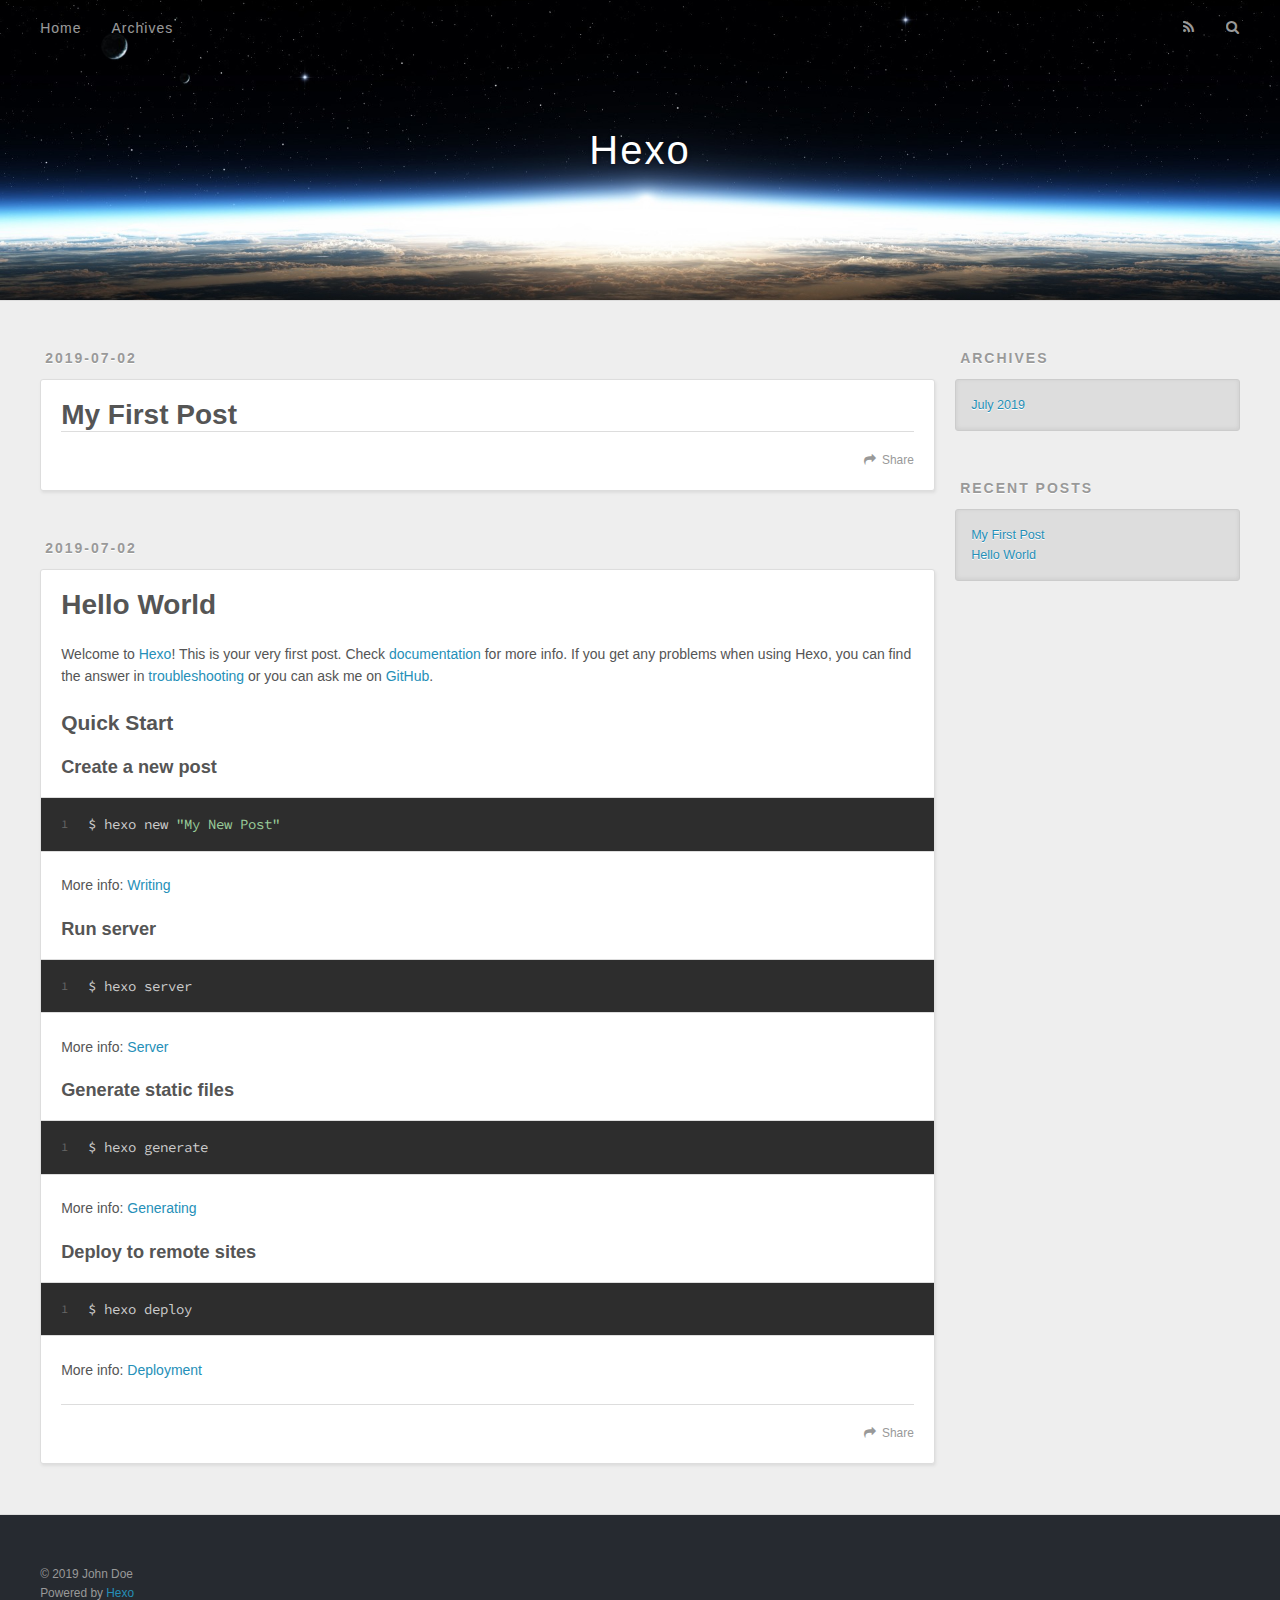
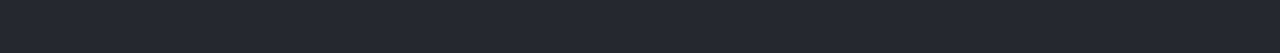
==== index.html @ afd86a1a "Site updated: 2019-07-02 20:46:32" ====
<!DOCTYPE html>
<html>
<head><meta name="generator" content="Hexo 3.9.0">
  <meta charset="utf-8">
  

  
  <title>Hexo</title>
  <meta name="viewport" content="width=device-width, initial-scale=1, maximum-scale=1">
  <meta property="og:type" content="website">
<meta property="og:title" content="Hexo">
<meta property="og:url" content="http://yoursite.com/index.html">
<meta property="og:site_name" content="Hexo">
<meta property="og:locale" content="default">
<meta name="twitter:card" content="summary">
<meta name="twitter:title" content="Hexo">
  
    <link rel="alternate" href="/atom.xml" title="Hexo" type="application/atom+xml">
  
  
    <link rel="icon" href="/favicon.png">
  
  
    <link href="//fonts.googleapis.com/css?family=Source+Code+Pro" rel="stylesheet" type="text/css">
  
  <link rel="stylesheet" href="/css/style.css">
</head>
</html>
<body>
  <div id="container">
    <div id="wrap">
      <header id="header">
  <div id="banner"></div>
  <div id="header-outer" class="outer">
    <div id="header-title" class="inner">
      <h1 id="logo-wrap">
        <a href="/" id="logo">Hexo</a>
      </h1>
      
    </div>
    <div id="header-inner" class="inner">
      <nav id="main-nav">
        <a id="main-nav-toggle" class="nav-icon"></a>
        
          <a class="main-nav-link" href="/">Home</a>
        
          <a class="main-nav-link" href="/archives">Archives</a>
        
      </nav>
      <nav id="sub-nav">
        
          <a id="nav-rss-link" class="nav-icon" href="/atom.xml" title="RSS Feed"></a>
        
        <a id="nav-search-btn" class="nav-icon" title="Search"></a>
      </nav>
      <div id="search-form-wrap">
        <form action="//google.com/search" method="get" accept-charset="UTF-8" class="search-form"><input type="search" name="q" class="search-form-input" placeholder="Search"><button type="submit" class="search-form-submit">&#xF002;</button><input type="hidden" name="sitesearch" value="http://yoursite.com"></form>
      </div>
    </div>
  </div>
</header>
      <div class="outer">
        <section id="main">
  
    <article id="post-My-First-Post" class="article article-type-post" itemscope itemprop="blogPost">
  <div class="article-meta">
    <a href="/2019/07/02/My-First-Post/" class="article-date">
  <time datetime="2019-07-03T03:38:56.000Z" itemprop="datePublished">2019-07-02</time>
</a>
    
  </div>
  <div class="article-inner">
    
    
      <header class="article-header">
        
  
    <h1 itemprop="name">
      <a class="article-title" href="/2019/07/02/My-First-Post/">My First Post</a>
    </h1>
  

      </header>
    
    <div class="article-entry" itemprop="articleBody">
      
        
      
    </div>
    <footer class="article-footer">
      <a data-url="http://yoursite.com/2019/07/02/My-First-Post/" data-id="cjxmozuoe0000mnicdoej2r6u" class="article-share-link">Share</a>
      
      
    </footer>
  </div>
  
</article>


  
    <article id="post-hello-world" class="article article-type-post" itemscope itemprop="blogPost">
  <div class="article-meta">
    <a href="/2019/07/02/hello-world/" class="article-date">
  <time datetime="2019-07-03T03:31:20.909Z" itemprop="datePublished">2019-07-02</time>
</a>
    
  </div>
  <div class="article-inner">
    
    
      <header class="article-header">
        
  
    <h1 itemprop="name">
      <a class="article-title" href="/2019/07/02/hello-world/">Hello World</a>
    </h1>
  

      </header>
    
    <div class="article-entry" itemprop="articleBody">
      
        <p>Welcome to <a href="https://hexo.io/" target="_blank" rel="noopener">Hexo</a>! This is your very first post. Check <a href="https://hexo.io/docs/" target="_blank" rel="noopener">documentation</a> for more info. If you get any problems when using Hexo, you can find the answer in <a href="https://hexo.io/docs/troubleshooting.html" target="_blank" rel="noopener">troubleshooting</a> or you can ask me on <a href="https://github.com/hexojs/hexo/issues" target="_blank" rel="noopener">GitHub</a>.</p>
<h2 id="Quick-Start"><a href="#Quick-Start" class="headerlink" title="Quick Start"></a>Quick Start</h2><h3 id="Create-a-new-post"><a href="#Create-a-new-post" class="headerlink" title="Create a new post"></a>Create a new post</h3><figure class="highlight bash"><table><tr><td class="gutter"><pre><span class="line">1</span><br></pre></td><td class="code"><pre><span class="line">$ hexo new <span class="string">"My New Post"</span></span><br></pre></td></tr></table></figure>

<p>More info: <a href="https://hexo.io/docs/writing.html" target="_blank" rel="noopener">Writing</a></p>
<h3 id="Run-server"><a href="#Run-server" class="headerlink" title="Run server"></a>Run server</h3><figure class="highlight bash"><table><tr><td class="gutter"><pre><span class="line">1</span><br></pre></td><td class="code"><pre><span class="line">$ hexo server</span><br></pre></td></tr></table></figure>

<p>More info: <a href="https://hexo.io/docs/server.html" target="_blank" rel="noopener">Server</a></p>
<h3 id="Generate-static-files"><a href="#Generate-static-files" class="headerlink" title="Generate static files"></a>Generate static files</h3><figure class="highlight bash"><table><tr><td class="gutter"><pre><span class="line">1</span><br></pre></td><td class="code"><pre><span class="line">$ hexo generate</span><br></pre></td></tr></table></figure>

<p>More info: <a href="https://hexo.io/docs/generating.html" target="_blank" rel="noopener">Generating</a></p>
<h3 id="Deploy-to-remote-sites"><a href="#Deploy-to-remote-sites" class="headerlink" title="Deploy to remote sites"></a>Deploy to remote sites</h3><figure class="highlight bash"><table><tr><td class="gutter"><pre><span class="line">1</span><br></pre></td><td class="code"><pre><span class="line">$ hexo deploy</span><br></pre></td></tr></table></figure>

<p>More info: <a href="https://hexo.io/docs/deployment.html" target="_blank" rel="noopener">Deployment</a></p>

      
    </div>
    <footer class="article-footer">
      <a data-url="http://yoursite.com/2019/07/02/hello-world/" data-id="cjxmozuoi0001mnicolzitpdv" class="article-share-link">Share</a>
      
      
    </footer>
  </div>
  
</article>


  


</section>
        
          <aside id="sidebar">
  
    

  
    

  
    
  
    
  <div class="widget-wrap">
    <h3 class="widget-title">Archives</h3>
    <div class="widget">
      <ul class="archive-list"><li class="archive-list-item"><a class="archive-list-link" href="/archives/2019/07/">July 2019</a></li></ul>
    </div>
  </div>


  
    
  <div class="widget-wrap">
    <h3 class="widget-title">Recent Posts</h3>
    <div class="widget">
      <ul>
        
          <li>
            <a href="/2019/07/02/My-First-Post/">My First Post</a>
          </li>
        
          <li>
            <a href="/2019/07/02/hello-world/">Hello World</a>
          </li>
        
      </ul>
    </div>
  </div>

  
</aside>
        
      </div>
      <footer id="footer">
  
  <div class="outer">
    <div id="footer-info" class="inner">
      &copy; 2019 John Doe<br>
      Powered by <a href="http://hexo.io/" target="_blank">Hexo</a>
    </div>
  </div>
</footer>
    </div>
    <nav id="mobile-nav">
  
    <a href="/" class="mobile-nav-link">Home</a>
  
    <a href="/archives" class="mobile-nav-link">Archives</a>
  
</nav>
    

<script src="//ajax.googleapis.com/ajax/libs/jquery/2.0.3/jquery.min.js"></script>


  <link rel="stylesheet" href="/fancybox/jquery.fancybox.css">
  <script src="/fancybox/jquery.fancybox.pack.js"></script>


<script src="/js/script.js"></script>



  </div>
</body>
</html>
---- css/style.css ----
body {
  width: 100%;
}
body:before,
body:after {
  content: "";
  display: table;
}
body:after {
  clear: both;
}
html,
body,
div,
span,
applet,
object,
iframe,
h1,
h2,
h3,
h4,
h5,
h6,
p,
blockquote,
pre,
a,
abbr,
acronym,
address,
big,
cite,
code,
del,
dfn,
em,
img,
ins,
kbd,
q,
s,
samp,
small,
strike,
strong,
sub,
sup,
tt,
var,
dl,
dt,
dd,
ol,
ul,
li,
fieldset,
form,
label,
legend,
table,
caption,
tbody,
tfoot,
thead,
tr,
th,
td {
  margin: 0;
  padding: 0;
  border: 0;
  outline: 0;
  font-weight: inherit;
  font-style: inherit;
  font-family: inherit;
  font-size: 100%;
  vertical-align: baseline;
}
body {
  line-height: 1;
  color: #000;
  background: #fff;
}
ol,
ul {
  list-style: none;
}
table {
  border-collapse: separate;
  border-spacing: 0;
  vertical-align: middle;
}
caption,
th,
td {
  text-align: left;
  font-weight: normal;
  vertical-align: middle;
}
a img {
  border: none;
}
input,
button {
  margin: 0;
  padding: 0;
}
input::-moz-focus-inner,
button::-moz-focus-inner {
  border: 0;
  padding: 0;
}
@font-face {
  font-family: FontAwesome;
  font-style: normal;
  font-weight: normal;
  src: url("fonts/fontawesome-webfont.eot?v=#4.0.3");
  src: url("fonts/fontawesome-webfont.eot?#iefix&v=#4.0.3") format("embedded-opentype"), url("fonts/fontawesome-webfont.woff?v=#4.0.3") format("woff"), url("fonts/fontawesome-webfont.ttf?v=#4.0.3") format("truetype"), url("fonts/fontawesome-webfont.svg#fontawesomeregular?v=#4.0.3") format("svg");
}
html,
body,
#container {
  height: 100%;
}
body {
  background: #eee;
  font: 14px -apple-system, BlinkMacSystemFont, "Segoe UI", "Roboto", "Oxygen", "Ubuntu", "Cantarell", "Fira Sans", "Droid Sans", "Helvetica Neue", sans-serif;
  -webkit-text-size-adjust: 100%;
}
.outer {
  max-width: 1220px;
  margin: 0 auto;
  padding: 0 20px;
}
.outer:before,
.outer:after {
  content: "";
  display: table;
}
.outer:after {
  clear: both;
}
.inner {
  display: inline;
  float: left;
  width: 98.33333333333333%;
  margin: 0 0.833333333333333%;
}
.left,
.alignleft {
  float: left;
}
.right,
.alignright {
  float: right;
}
.clear {
  clear: both;
}
#container {
  position: relative;
}
.mobile-nav-on {
  overflow: hidden;
}
#wrap {
  height: 100%;
  width: 100%;
  position: absolute;
  top: 0;
  left: 0;
  -webkit-transition: 0.2s ease-out;
  -moz-transition: 0.2s ease-out;
  -ms-transition: 0.2s ease-out;
  transition: 0.2s ease-out;
  z-index: 1;
  background: #eee;
}
.mobile-nav-on #wrap {
  left: 280px;
}
@media screen and (min-width: 768px) {
  #main {
    display: inline;
    float: left;
    width: 73.33333333333333%;
    margin: 0 0.833333333333333%;
  }
}
.article-date,
.article-category-link,
.archive-year,
.widget-title {
  text-decoration: none;
  text-transform: uppercase;
  letter-spacing: 2px;
  color: #999;
  margin-bottom: 1em;
  margin-left: 5px;
  line-height: 1em;
  text-shadow: 0 1px #fff;
  font-weight: bold;
}
.article-inner,
.archive-article-inner {
  background: #fff;
  -webkit-box-shadow: 1px 2px 3px #ddd;
  box-shadow: 1px 2px 3px #ddd;
  border: 1px solid #ddd;
  border-radius: 3px;
}
.article-entry h1,
.widget h1 {
  font-size: 2em;
}
.article-entry h2,
.widget h2 {
  font-size: 1.5em;
}
.article-entry h3,
.widget h3 {
  font-size: 1.3em;
}
.article-entry h4,
.widget h4 {
  font-size: 1.2em;
}
.article-entry h5,
.widget h5 {
  font-size: 1em;
}
.article-entry h6,
.widget h6 {
  font-size: 1em;
  color: #999;
}
.article-entry hr,
.widget hr {
  border: 1px dashed #ddd;
}
.article-entry strong,
.widget strong {
  font-weight: bold;
}
.article-entry em,
.widget em,
.article-entry cite,
.widget cite {
  font-style: italic;
}
.article-entry sup,
.widget sup,
.article-entry sub,
.widget sub {
  font-size: 0.75em;
  line-height: 0;
  position: relative;
  vertical-align: baseline;
}
.article-entry sup,
.widget sup {
  top: -0.5em;
}
.article-entry sub,
.widget sub {
  bottom: -0.2em;
}
.article-entry small,
.widget small {
  font-size: 0.85em;
}
.article-entry acronym,
.widget acronym,
.article-entry abbr,
.widget abbr {
  border-bottom: 1px dotted;
}
.article-entry ul,
.widget ul,
.article-entry ol,
.widget ol,
.article-entry dl,
.widget dl {
  margin: 0 20px;
  line-height: 1.6em;
}
.article-entry ul ul,
.widget ul ul,
.article-entry ol ul,
.widget ol ul,
.article-entry ul ol,
.widget ul ol,
.article-entry ol ol,
.widget ol ol {
  margin-top: 0;
  margin-bottom: 0;
}
.article-entry ul,
.widget ul {
  list-style: disc;
}
.article-entry ol,
.widget ol {
  list-style: decimal;
}
.article-entry dt,
.widget dt {
  font-weight: bold;
}
#header {
  height: 300px;
  position: relative;
  border-bottom: 1px solid #ddd;
}
#header:before,
#header:after {
  content: "";
  position: absolute;
  left: 0;
  right: 0;
  height: 40px;
}
#header:before {
  top: 0;
  background: -webkit-linear-gradient(rgba(0,0,0,0.2), transparent);
  background: -moz-linear-gradient(rgba(0,0,0,0.2), transparent);
  background: -ms-linear-gradient(rgba(0,0,0,0.2), transparent);
  background: linear-gradient(rgba(0,0,0,0.2), transparent);
}
#header:after {
  bottom: 0;
  background: -webkit-linear-gradient(transparent, rgba(0,0,0,0.2));
  background: -moz-linear-gradient(transparent, rgba(0,0,0,0.2));
  background: -ms-linear-gradient(transparent, rgba(0,0,0,0.2));
  background: linear-gradient(transparent, rgba(0,0,0,0.2));
}
#header-outer {
  height: 100%;
  position: relative;
}
#header-inner {
  position: relative;
  overflow: hidden;
}
#banner {
  position: absolute;
  top: 0;
  left: 0;
  width: 100%;
  height: 100%;
  background: url("images/banner.jpg") center #000;
  -webkit-background-size: cover;
  -moz-background-size: cover;
  background-size: cover;
  z-index: -1;
}
#header-title {
  text-align: center;
  height: 40px;
  position: absolute;
  top: 50%;
  left: 0;
  margin-top: -20px;
}
#logo,
#subtitle {
  text-decoration: none;
  color: #fff;
  font-weight: 300;
  text-shadow: 0 1px 4px rgba(0,0,0,0.3);
}
#logo {
  font-size: 40px;
  line-height: 40px;
  letter-spacing: 2px;
}
#subtitle {
  font-size: 16px;
  line-height: 16px;
  letter-spacing: 1px;
}
#subtitle-wrap {
  margin-top: 16px;
}
#main-nav {
  float: left;
  margin-left: -15px;
}
.nav-icon,
.main-nav-link {
  float: left;
  color: #fff;
  opacity: 0.6;
  text-decoration: none;
  text-shadow: 0 1px rgba(0,0,0,0.2);
  -webkit-transition: opacity 0.2s;
  -moz-transition: opacity 0.2s;
  -ms-transition: opacity 0.2s;
  transition: opacity 0.2s;
  display: block;
  padding: 20px 15px;
}
.nav-icon:hover,
.main-nav-link:hover {
  opacity: 1;
}
.nav-icon {
  font-family: FontAwesome;
  text-align: center;
  font-size: 14px;
  width: 14px;
  height: 14px;
  padding: 20px 15px;
  position: relative;
  cursor: pointer;
}
.main-nav-link {
  font-weight: 300;
  letter-spacing: 1px;
}
@media screen and (max-width: 479px) {
  .main-nav-link {
    display: none;
  }
}
#main-nav-toggle {
  display: none;
}
#main-nav-toggle:before {
  content: "\f0c9";
}
@media screen and (max-width: 479px) {
  #main-nav-toggle {
    display: block;
  }
}
#sub-nav {
  float: right;
  margin-right: -15px;
}
#nav-rss-link:before {
  content: "\f09e";
}
#nav-search-btn:before {
  content: "\f002";
}
#search-form-wrap {
  position: absolute;
  top: 15px;
  width: 150px;
  height: 30px;
  right: -150px;
  opacity: 0;
  -webkit-transition: 0.2s ease-out;
  -moz-transition: 0.2s ease-out;
  -ms-transition: 0.2s ease-out;
  transition: 0.2s ease-out;
}
#search-form-wrap.on {
  opacity: 1;
  right: 0;
}
@media screen and (max-width: 479px) {
  #search-form-wrap {
    width: 100%;
    right: -100%;
  }
}
.search-form {
  position: absolute;
  top: 0;
  left: 0;
  right: 0;
  background: #fff;
  padding: 5px 15px;
  border-radius: 15px;
  -webkit-box-shadow: 0 0 10px rgba(0,0,0,0.3);
  box-shadow: 0 0 10px rgba(0,0,0,0.3);
}
.search-form-input {
  border: none;
  background: none;
  color: #555;
  width: 100%;
  font: 13px -apple-system, BlinkMacSystemFont, "Segoe UI", "Roboto", "Oxygen", "Ubuntu", "Cantarell", "Fira Sans", "Droid Sans", "Helvetica Neue", sans-serif;
  outline: none;
}
.search-form-input::-webkit-search-results-decoration,
.search-form-input::-webkit-search-cancel-button {
  -webkit-appearance: none;
}
.search-form-submit {
  position: absolute;
  top: 50%;
  right: 10px;
  margin-top: -7px;
  font: 13px FontAwesome;
  border: none;
  background: none;
  color: #bbb;
  cursor: pointer;
}
.search-form-submit:hover,
.search-form-submit:focus {
  color: #777;
}
.article {
  margin: 50px 0;
}
.article-inner {
  overflow: hidden;
}
.article-meta:before,
.article-meta:after {
  content: "";
  display: table;
}
.article-meta:after {
  clear: both;
}
.article-date {
  float: left;
}
.article-category {
  float: left;
  line-height: 1em;
  color: #ccc;
  text-shadow: 0 1px #fff;
  margin-left: 8px;
}
.article-category:before {
  content: "\2022";
}
.article-category-link {
  margin: 0 12px 1em;
}
.article-header {
  padding: 20px 20px 0;
}
.article-title {
  text-decoration: none;
  font-size: 2em;
  font-weight: bold;
  color: #555;
  line-height: 1.1em;
  -webkit-transition: color 0.2s;
  -moz-transition: color 0.2s;
  -ms-transition: color 0.2s;
  transition: color 0.2s;
}
a.article-title:hover {
  color: #258fb8;
}
.article-entry {
  color: #555;
  padding: 0 20px;
}
.article-entry:before,
.article-entry:after {
  content: "";
  display: table;
}
.article-entry:after {
  clear: both;
}
.article-entry p,
.article-entry table {
  line-height: 1.6em;
  margin: 1.6em 0;
}
.article-entry h1,
.article-entry h2,
.article-entry h3,
.article-entry h4,
.article-entry h5,
.article-entry h6 {
  font-weight: bold;
}
.article-entry h1,
.article-entry h2,
.article-entry h3,
.article-entry h4,
.article-entry h5,
.article-entry h6 {
  line-height: 1.1em;
  margin: 1.1em 0;
}
.article-entry a {
  color: #258fb8;
  text-decoration: none;
}
.article-entry a:hover {
  text-decoration: underline;
}
.article-entry ul,
.article-entry ol,
.article-entry dl {
  margin-top: 1.6em;
  margin-bottom: 1.6em;
}
.article-entry img,
.article-entry video {
  max-width: 100%;
  height: auto;
  display: block;
  margin: auto;
}
.article-entry iframe {
  border: none;
}
.article-entry table {
  width: 100%;
  border-collapse: collapse;
  border-spacing: 0;
}
.article-entry th {
  font-weight: bold;
  border-bottom: 3px solid #ddd;
  padding-bottom: 0.5em;
}
.article-entry td {
  border-bottom: 1px solid #ddd;
  padding: 10px 0;
}
.article-entry blockquote {
  font-family: Georgia, "Times New Roman", serif;
  font-size: 1.4em;
  margin: 1.6em 20px;
  text-align: center;
}
.article-entry blockquote footer {
  font-size: 14px;
  margin: 1.6em 0;
  font-family: -apple-system, BlinkMacSystemFont, "Segoe UI", "Roboto", "Oxygen", "Ubuntu", "Cantarell", "Fira Sans", "Droid Sans", "Helvetica Neue", sans-serif;
}
.article-entry blockquote footer cite:before {
  content: "—";
  padding: 0 0.5em;
}
.article-entry .pullquote {
  text-align: left;
  width: 45%;
  margin: 0;
}
.article-entry .pullquote.left {
  margin-left: 0.5em;
  margin-right: 1em;
}
.article-entry .pullquote.right {
  margin-right: 0.5em;
  margin-left: 1em;
}
.article-entry .caption {
  color: #999;
  display: block;
  font-size: 0.9em;
  margin-top: 0.5em;
  position: relative;
  text-align: center;
}
.article-entry .video-container {
  position: relative;
  padding-top: 56.25%;
  height: 0;
  overflow: hidden;
}
.article-entry .video-container iframe,
.article-entry .video-container object,
.article-entry .video-container embed {
  position: absolute;
  top: 0;
  left: 0;
  width: 100%;
  height: 100%;
  margin-top: 0;
}
.article-more-link a {
  display: inline-block;
  line-height: 1em;
  padding: 6px 15px;
  border-radius: 15px;
  background: #eee;
  color: #999;
  text-shadow: 0 1px #fff;
  text-decoration: none;
}
.article-more-link a:hover {
  background: #258fb8;
  color: #fff;
  text-decoration: none;
  text-shadow: 0 1px #1e7293;
}
.article-footer {
  font-size: 0.85em;
  line-height: 1.6em;
  border-top: 1px solid #ddd;
  padding-top: 1.6em;
  margin: 0 20px 20px;
}
.article-footer:before,
.article-footer:after {
  content: "";
  display: table;
}
.article-footer:after {
  clear: both;
}
.article-footer a {
  color: #999;
  text-decoration: none;
}
.article-footer a:hover {
  color: #555;
}
.article-tag-list-item {
  float: left;
  margin-right: 10px;
}
.article-tag-list-link:before {
  content: "#";
}
.article-comment-link {
  float: right;
}
.article-comment-link:before {
  content: "\f075";
  font-family: FontAwesome;
  padding-right: 8px;
}
.article-share-link {
  cursor: pointer;
  float: right;
  margin-left: 20px;
}
.article-share-link:before {
  content: "\f064";
  font-family: FontAwesome;
  padding-right: 6px;
}
#article-nav {
  position: relative;
}
#article-nav:before,
#article-nav:after {
  content: "";
  display: table;
}
#article-nav:after {
  clear: both;
}
@media screen and (min-width: 768px) {
  #article-nav {
    margin: 50px 0;
  }
  #article-nav:before {
    width: 8px;
    height: 8px;
    position: absolute;
    top: 50%;
    left: 50%;
    margin-top: -4px;
    margin-left: -4px;
    content: "";
    border-radius: 50%;
    background: #ddd;
    -webkit-box-shadow: 0 1px 2px #fff;
    box-shadow: 0 1px 2px #fff;
  }
}
.article-nav-link-wrap {
  text-decoration: none;
  text-shadow: 0 1px #fff;
  color: #999;
  -webkit-box-sizing: border-box;
  -moz-box-sizing: border-box;
  box-sizing: border-box;
  margin-top: 50px;
  text-align: center;
  display: block;
}
.article-nav-link-wrap:hover {
  color: #555;
}
@media screen and (min-width: 768px) {
  .article-nav-link-wrap {
    width: 50%;
    margin-top: 0;
  }
}
@media screen and (min-width: 768px) {
  #article-nav-newer {
    float: left;
    text-align: right;
    padding-right: 20px;
  }
}
@media screen and (min-width: 768px) {
  #article-nav-older {
    float: right;
    text-align: left;
    padding-left: 20px;
  }
}
.article-nav-caption {
  text-transform: uppercase;
  letter-spacing: 2px;
  color: #ddd;
  line-height: 1em;
  font-weight: bold;
}
#article-nav-newer .article-nav-caption {
  margin-right: -2px;
}
.article-nav-title {
  font-size: 0.85em;
  line-height: 1.6em;
  margin-top: 0.5em;
}
.article-share-box {
  position: absolute;
  display: none;
  background: #fff;
  -webkit-box-shadow: 1px 2px 10px rgba(0,0,0,0.2);
  box-shadow: 1px 2px 10px rgba(0,0,0,0.2);
  border-radius: 3px;
  margin-left: -145px;
  overflow: hidden;
  z-index: 1;
}
.article-share-box.on {
  display: block;
}
.article-share-input {
  width: 100%;
  background: none;
  -webkit-box-sizing: border-box;
  -moz-box-sizing: border-box;
  box-sizing: border-box;
  font: 14px -apple-system, BlinkMacSystemFont, "Segoe UI", "Roboto", "Oxygen", "Ubuntu", "Cantarell", "Fira Sans", "Droid Sans", "Helvetica Neue", sans-serif;
  padding: 0 15px;
  color: #555;
  outline: none;
  border: 1px solid #ddd;
  border-radius: 3px 3px 0 0;
  height: 36px;
  line-height: 36px;
}
.article-share-links {
  background: #eee;
}
.article-share-links:before,
.article-share-links:after {
  content: "";
  display: table;
}
.article-share-links:after {
  clear: both;
}
.article-share-twitter,
.article-share-facebook,
.article-share-pinterest,
.article-share-google {
  width: 50px;
  height: 36px;
  display: block;
  float: left;
  position: relative;
  color: #999;
  text-shadow: 0 1px #fff;
}
.article-share-twitter:before,
.article-share-facebook:before,
.article-share-pinterest:before,
.article-share-google:before {
  font-size: 20px;
  font-family: FontAwesome;
  width: 20px;
  height: 20px;
  position: absolute;
  top: 50%;
  left: 50%;
  margin-top: -10px;
  margin-left: -10px;
  text-align: center;
}
.article-share-twitter:hover,
.article-share-facebook:hover,
.article-share-pinterest:hover,
.article-share-google:hover {
  color: #fff;
}
.article-share-twitter:before {
  content: "\f099";
}
.article-share-twitter:hover {
  background: #00aced;
  text-shadow: 0 1px #008abe;
}
.article-share-facebook:before {
  content: "\f09a";
}
.article-share-facebook:hover {
  background: #3b5998;
  text-shadow: 0 1px #2f477a;
}
.article-share-pinterest:before {
  content: "\f0d2";
}
.article-share-pinterest:hover {
  background: #cb2027;
  text-shadow: 0 1px #a21a1f;
}
.article-share-google:before {
  content: "\f0d5";
}
.article-share-google:hover {
  background: #dd4b39;
  text-shadow: 0 1px #be3221;
}
.article-gallery {
  background: #000;
  position: relative;
}
.article-gallery-photos {
  position: relative;
  overflow: hidden;
}
.article-gallery-img {
  display: none;
  max-width: 100%;
}
.article-gallery-img:first-child {
  display: block;
}
.article-gallery-img.loaded {
  position: absolute;
  display: block;
}
.article-gallery-img img {
  display: block;
  max-width: 100%;
  margin: 0 auto;
}
#comments {
  background: #fff;
  -webkit-box-shadow: 1px 2px 3px #ddd;
  box-shadow: 1px 2px 3px #ddd;
  padding: 20px;
  border: 1px solid #ddd;
  border-radius: 3px;
  margin: 50px 0;
}
#comments a {
  color: #258fb8;
}
.archives-wrap {
  margin: 50px 0;
}
.archives:before,
.archives:after {
  content: "";
  display: table;
}
.archives:after {
  clear: both;
}
.archive-year-wrap {
  margin-bottom: 1em;
}
.archives {
  -webkit-column-gap: 10px;
  -moz-column-gap: 10px;
  column-gap: 10px;
}
@media screen and (min-width: 480px) and (max-width: 767px) {
  .archives {
    -webkit-column-count: 2;
    -moz-column-count: 2;
    column-count: 2;
  }
}
@media screen and (min-width: 768px) {
  .archives {
    -webkit-column-count: 3;
    -moz-column-count: 3;
    column-count: 3;
  }
}
.archive-article {
  -webkit-column-break-inside: avoid;
  page-break-inside: avoid;
  overflow: hidden;
  break-inside: avoid-column;
}
.archive-article-inner {
  padding: 10px;
  margin-bottom: 15px;
}
.archive-article-title {
  text-decoration: none;
  font-weight: bold;
  color: #555;
  -webkit-transition: color 0.2s;
  -moz-transition: color 0.2s;
  -ms-transition: color 0.2s;
  transition: color 0.2s;
  line-height: 1.6em;
}
.archive-article-title:hover {
  color: #258fb8;
}
.archive-article-footer {
  margin-top: 1em;
}
.archive-article-date {
  color: #999;
  text-decoration: none;
  font-size: 0.85em;
  line-height: 1em;
  margin-bottom: 0.5em;
  display: block;
}
#page-nav {
  margin: 50px auto;
  background: #fff;
  -webkit-box-shadow: 1px 2px 3px #ddd;
  box-shadow: 1px 2px 3px #ddd;
  border: 1px solid #ddd;
  border-radius: 3px;
  text-align: center;
  color: #999;
  overflow: hidden;
}
#page-nav:before,
#page-nav:after {
  content: "";
  display: table;
}
#page-nav:after {
  clear: both;
}
#page-nav a,
#page-nav span {
  padding: 10px 20px;
  line-height: 1;
  height: 2ex;
}
#page-nav a {
  color: #999;
  text-decoration: none;
}
#page-nav a:hover {
  background: #999;
  color: #fff;
}
#page-nav .prev {
  float: left;
}
#page-nav .next {
  float: right;
}
#page-nav .page-number {
  display: inline-block;
}
@media screen and (max-width: 479px) {
  #page-nav .page-number {
    display: none;
  }
}
#page-nav .current {
  color: #555;
  font-weight: bold;
}
#page-nav .space {
  color: #ddd;
}
#footer {
  background: #262a30;
  padding: 50px 0;
  border-top: 1px solid #ddd;
  color: #999;
}
#footer a {
  color: #258fb8;
  text-decoration: none;
}
#footer a:hover {
  text-decoration: underline;
}
#footer-info {
  line-height: 1.6em;
  font-size: 0.85em;
}
.article-entry pre,
.article-entry .highlight {
  background: #2d2d2d;
  margin: 0 -20px;
  padding: 15px 20px;
  border-style: solid;
  border-color: #ddd;
  border-width: 1px 0;
  overflow: auto;
  color: #ccc;
  line-height: 22.400000000000002px;
}
.article-entry .highlight .gutter pre,
.article-entry .gist .gist-file .gist-data .line-numbers {
  color: #666;
  font-size: 0.85em;
}
.article-entry pre,
.article-entry code {
  font-family: "Source Code Pro", Consolas, Monaco, Menlo, Consolas, monospace;
}
.article-entry code {
  background: #eee;
  text-shadow: 0 1px #fff;
  padding: 0 0.3em;
}
.article-entry pre code {
  background: none;
  text-shadow: none;
  padding: 0;
}
.article-entry .highlight pre {
  border: none;
  margin: 0;
  padding: 0;
}
.article-entry .highlight table {
  margin: 0;
  width: auto;
}
.article-entry .highlight td {
  border: none;
  padding: 0;
}
.article-entry .highlight figcaption {
  font-size: 0.85em;
  color: #999;
  line-height: 1em;
  margin-bottom: 1em;
}
.article-entry .highlight figcaption:before,
.article-entry .highlight figcaption:after {
  content: "";
  display: table;
}
.article-entry .highlight figcaption:after {
  clear: both;
}
.article-entry .highlight figcaption a {
  float: right;
}
.article-entry .highlight .gutter pre {
  text-align: right;
  padding-right: 20px;
}
.article-entry .highlight .line {
  height: 22.400000000000002px;
}
.article-entry .highlight .line.marked {
  background: #515151;
}
.article-entry .gist {
  margin: 0 -20px;
  border-style: solid;
  border-color: #ddd;
  border-width: 1px 0;
  background: #2d2d2d;
  padding: 15px 20px 15px 0;
}
.article-entry .gist .gist-file {
  border: none;
  font-family: "Source Code Pro", Consolas, Monaco, Menlo, Consolas, monospace;
  margin: 0;
}
.article-entry .gist .gist-file .gist-data {
  background: none;
  border: none;
}
.article-entry .gist .gist-file .gist-data .line-numbers {
  background: none;
  border: none;
  padding: 0 20px 0 0;
}
.article-entry .gist .gist-file .gist-data .line-data {
  padding: 0 !important;
}
.article-entry .gist .gist-file .highlight {
  margin: 0;
  padding: 0;
  border: none;
}
.article-entry .gist .gist-file .gist-meta {
  background: #2d2d2d;
  color: #999;
  font: 0.85em -apple-system, BlinkMacSystemFont, "Segoe UI", "Roboto", "Oxygen", "Ubuntu", "Cantarell", "Fira Sans", "Droid Sans", "Helvetica Neue", sans-serif;
  text-shadow: 0 0;
  padding: 0;
  margin-top: 1em;
  margin-left: 20px;
}
.article-entry .gist .gist-file .gist-meta a {
  color: #258fb8;
  font-weight: normal;
}
.article-entry .gist .gist-file .gist-meta a:hover {
  text-decoration: underline;
}
pre .comment,
pre .title {
  color: #999;
}
pre .variable,
pre .attribute,
pre .tag,
pre .regexp,
pre .ruby .constant,
pre .xml .tag .title,
pre .xml .pi,
pre .xml .doctype,
pre .html .doctype,
pre .css .id,
pre .css .class,
pre .css .pseudo {
  color: #f2777a;
}
pre .number,
pre .preprocessor,
pre .built_in,
pre .literal,
pre .params,
pre .constant {
  color: #f99157;
}
pre .class,
pre .ruby .class .title,
pre .css .rules .attribute {
  color: #9c9;
}
pre .string,
pre .value,
pre .inheritance,
pre .header,
pre .ruby .symbol,
pre .xml .cdata {
  color: #9c9;
}
pre .css .hexcolor {
  color: #6cc;
}
pre .function,
pre .python .decorator,
pre .python .title,
pre .ruby .function .title,
pre .ruby .title .keyword,
pre .perl .sub,
pre .javascript .title,
pre .coffeescript .title {
  color: #69c;
}
pre .keyword,
pre .javascript .function {
  color: #c9c;
}
@media screen and (max-width: 479px) {
  #mobile-nav {
    position: absolute;
    top: 0;
    left: 0;
    width: 280px;
    height: 100%;
    background: #191919;
    border-right: 1px solid #fff;
  }
}
@media screen and (max-width: 479px) {
  .mobile-nav-link {
    display: block;
    color: #999;
    text-decoration: none;
    padding: 15px 20px;
    font-weight: bold;
  }
  .mobile-nav-link:hover {
    color: #fff;
  }
}
@media screen and (min-width: 768px) {
  #sidebar {
    display: inline;
    float: left;
    width: 23.333333333333332%;
    margin: 0 0.833333333333333%;
  }
}
.widget-wrap {
  margin: 50px 0;
}
.widget {
  color: #777;
  text-shadow: 0 1px #fff;
  background: #ddd;
  -webkit-box-shadow: 0 -1px 4px #ccc inset;
  box-shadow: 0 -1px 4px #ccc inset;
  border: 1px solid #ccc;
  padding: 15px;
  border-radius: 3px;
}
.widget a {
  color: #258fb8;
  text-decoration: none;
}
.widget a:hover {
  text-decoration: underline;
}
.widget ul ul,
.widget ol ul,
.widget dl ul,
.widget ul ol,
.widget ol ol,
.widget dl ol,
.widget ul dl,
.widget ol dl,
.widget dl dl {
  margin-left: 15px;
  list-style: disc;
}
.widget {
  line-height: 1.6em;
  word-wrap: break-word;
  font-size: 0.9em;
}
.widget ul,
.widget ol {
  list-style: none;
  margin: 0;
}
.widget ul ul,
.widget ol ul,
.widget ul ol,
.widget ol ol {
  margin: 0 20px;
}
.widget ul ul,
.widget ol ul {
  list-style: disc;
}
.widget ul ol,
.widget ol ol {
  list-style: decimal;
}
.category-list-count,
.tag-list-count,
.archive-list-count {
  padding-left: 5px;
  color: #999;
  font-size: 0.85em;
}
.category-list-count:before,
.tag-list-count:before,
.archive-list-count:before {
  content: "(";
}
.category-list-count:after,
.tag-list-count:after,
.archive-list-count:after {
  content: ")";
}
.tagcloud a {
  margin-right: 5px;
  display: inline-block;
}
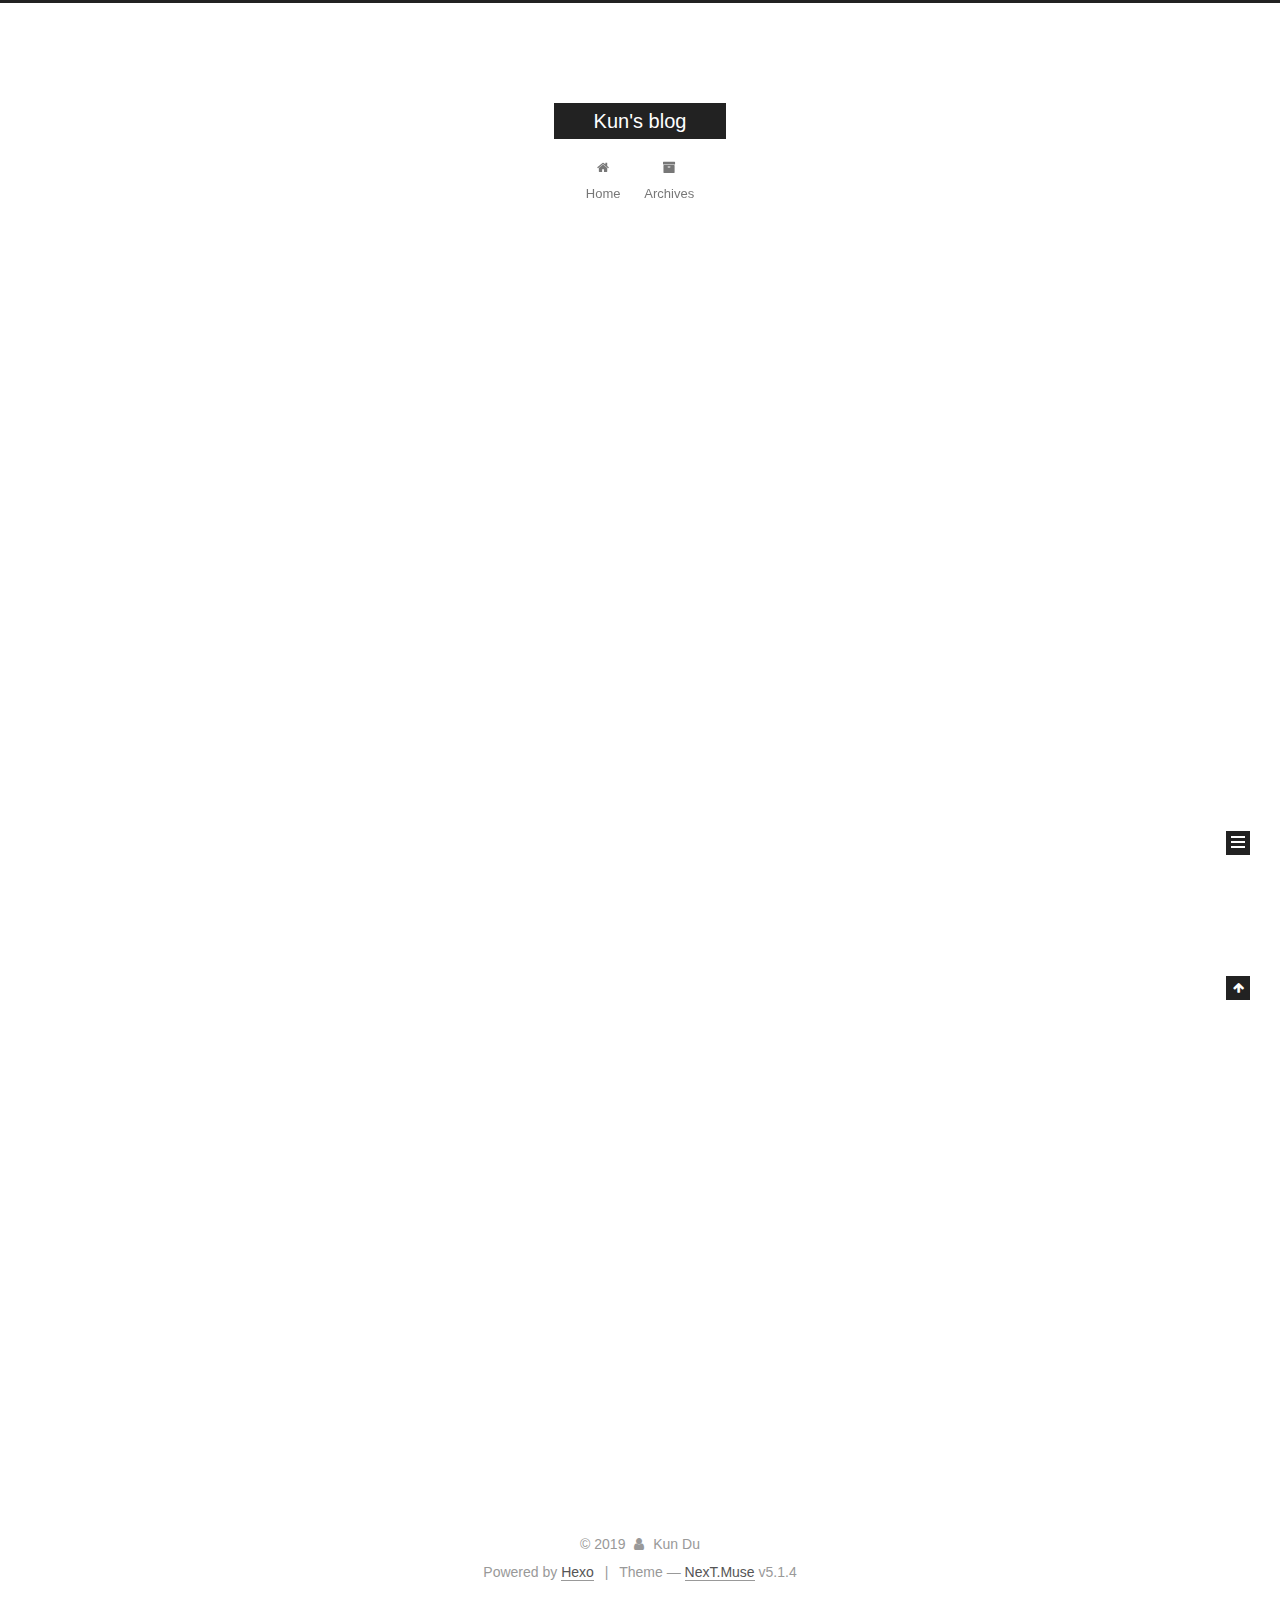
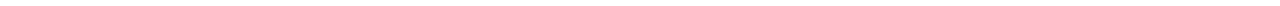
==== commit b1376089: "Site updated: 2019-07-02 20:56:48" ====
--- a/index.html
+++ b/index.html
@@ -1,228 +1,739 @@
 <!DOCTYPE html>
-<html>
+
+
+
+  
+
+
+<html class="theme-next muse use-motion" lang="en">
 <head><meta name="generator" content="Hexo 3.9.0">
-  <meta charset="utf-8">
-  
-
-  
-  <title>Hexo</title>
-  <meta name="viewport" content="width=device-width, initial-scale=1, maximum-scale=1">
-  <meta property="og:type" content="website">
-<meta property="og:title" content="Hexo">
-<meta property="og:url" content="http://yoursite.com/index.html">
-<meta property="og:site_name" content="Hexo">
-<meta property="og:locale" content="default">
+  <meta charset="UTF-8">
+<meta http-equiv="X-UA-Compatible" content="IE=edge">
+<meta name="viewport" content="width=device-width, initial-scale=1, maximum-scale=1">
+<meta name="theme-color" content="#222">
+
+
+
+
+
+
+
+
+
+<meta http-equiv="Cache-Control" content="no-transform">
+<meta http-equiv="Cache-Control" content="no-siteapp">
+
+
+
+
+
+
+
+
+
+
+
+
+
+
+
+
+  
+  
+  <link href="/lib/fancybox/source/jquery.fancybox.css?v=2.1.5" rel="stylesheet" type="text/css">
+
+
+
+
+
+
+
+<link href="/lib/font-awesome/css/font-awesome.min.css?v=4.6.2" rel="stylesheet" type="text/css">
+
+<link href="/css/main.css?v=5.1.4" rel="stylesheet" type="text/css">
+
+
+  <link rel="apple-touch-icon" sizes="180x180" href="/images/apple-touch-icon-next.png?v=5.1.4">
+
+
+  <link rel="icon" type="image/png" sizes="32x32" href="/images/favicon-32x32-next.png?v=5.1.4">
+
+
+  <link rel="icon" type="image/png" sizes="16x16" href="/images/favicon-16x16-next.png?v=5.1.4">
+
+
+  <link rel="mask-icon" href="/images/logo.svg?v=5.1.4" color="#222">
+
+
+
+
+
+  <meta name="keywords" content="Hexo, NexT">
+
+
+
+
+
+
+
+
+
+
+<meta property="og:type" content="website">
+<meta property="og:title" content="Kun&#39;s blog">
+<meta property="og:url" content="https://kidkun.github.io/index.html">
+<meta property="og:site_name" content="Kun&#39;s blog">
+<meta property="og:locale" content="en">
 <meta name="twitter:card" content="summary">
-<meta name="twitter:title" content="Hexo">
-  
-    <link rel="alternate" href="/atom.xml" title="Hexo" type="application/atom+xml">
-  
-  
-    <link rel="icon" href="/favicon.png">
-  
-  
-    <link href="//fonts.googleapis.com/css?family=Source+Code+Pro" rel="stylesheet" type="text/css">
-  
-  <link rel="stylesheet" href="/css/style.css">
+<meta name="twitter:title" content="Kun&#39;s blog">
+
+
+
+<script type="text/javascript" id="hexo.configurations">
+  var NexT = window.NexT || {};
+  var CONFIG = {
+    root: '/',
+    scheme: 'Muse',
+    version: '5.1.4',
+    sidebar: {"position":"left","display":"post","offset":12,"b2t":false,"scrollpercent":false,"onmobile":false},
+    fancybox: true,
+    tabs: true,
+    motion: {"enable":true,"async":false,"transition":{"post_block":"fadeIn","post_header":"slideDownIn","post_body":"slideDownIn","coll_header":"slideLeftIn","sidebar":"slideUpIn"}},
+    duoshuo: {
+      userId: '0',
+      author: 'Author'
+    },
+    algolia: {
+      applicationID: '',
+      apiKey: '',
+      indexName: '',
+      hits: {"per_page":10},
+      labels: {"input_placeholder":"Search for Posts","hits_empty":"We didn't find any results for the search: ${query}","hits_stats":"${hits} results found in ${time} ms"}
+    }
+  };
+</script>
+
+
+
+  <link rel="canonical" href="https://kidkun.github.io/">
+
+
+
+
+
+  <title>Kun's blog</title>
+  
+
+
+
+
+
+
+
+
 </head>
-</html>
-<body>
-  <div id="container">
-    <div id="wrap">
-      <header id="header">
-  <div id="banner"></div>
-  <div id="header-outer" class="outer">
-    <div id="header-title" class="inner">
-      <h1 id="logo-wrap">
-        <a href="/" id="logo">Hexo</a>
-      </h1>
-      
+
+<body itemscope itemtype="http://schema.org/WebPage" lang="en">
+
+  
+  
+    
+  
+
+  <div class="container sidebar-position-left 
+  page-home">
+    <div class="headband"></div>
+
+    <header id="header" class="header" itemscope itemtype="http://schema.org/WPHeader">
+      <div class="header-inner"><div class="site-brand-wrapper">
+  <div class="site-meta ">
+    
+
+    <div class="custom-logo-site-title">
+      <a href="/" class="brand" rel="start">
+        <span class="logo-line-before"><i></i></span>
+        <span class="site-title">Kun's blog</span>
+        <span class="logo-line-after"><i></i></span>
+      </a>
     </div>
-    <div id="header-inner" class="inner">
-      <nav id="main-nav">
-        <a id="main-nav-toggle" class="nav-icon"></a>
-        
-          <a class="main-nav-link" href="/">Home</a>
-        
-          <a class="main-nav-link" href="/archives">Archives</a>
-        
-      </nav>
-      <nav id="sub-nav">
-        
-          <a id="nav-rss-link" class="nav-icon" href="/atom.xml" title="RSS Feed"></a>
-        
-        <a id="nav-search-btn" class="nav-icon" title="Search"></a>
-      </nav>
-      <div id="search-form-wrap">
-        <form action="//google.com/search" method="get" accept-charset="UTF-8" class="search-form"><input type="search" name="q" class="search-form-input" placeholder="Search"><button type="submit" class="search-form-submit">&#xF002;</button><input type="hidden" name="sitesearch" value="http://yoursite.com"></form>
-      </div>
+      
+        <p class="site-subtitle"></p>
+      
+  </div>
+
+  <div class="site-nav-toggle">
+    <button>
+      <span class="btn-bar"></span>
+      <span class="btn-bar"></span>
+      <span class="btn-bar"></span>
+    </button>
+  </div>
+</div>
+
+<nav class="site-nav">
+  
+
+  
+    <ul id="menu" class="menu">
+      
+        
+        <li class="menu-item menu-item-home">
+          <a href="/" rel="section">
+            
+              <i class="menu-item-icon fa fa-fw fa-home"></i> <br>
+            
+            Home
+          </a>
+        </li>
+      
+        
+        <li class="menu-item menu-item-archives">
+          <a href="/archives/" rel="section">
+            
+              <i class="menu-item-icon fa fa-fw fa-archive"></i> <br>
+            
+            Archives
+          </a>
+        </li>
+      
+
+      
+    </ul>
+  
+
+  
+</nav>
+
+
+
+ </div>
+    </header>
+
+    <main id="main" class="main">
+      <div class="main-inner">
+        <div class="content-wrap">
+          <div id="content" class="content">
+            
+  <section id="posts" class="posts-expand">
+    
+      
+
+  
+
+  
+  
+  
+
+  <article class="post post-type-normal" itemscope itemtype="http://schema.org/Article">
+  
+  
+  
+  <div class="post-block">
+    <link itemprop="mainEntityOfPage" href="https://kidkun.github.io/2019/07/02/My-First-Post/">
+
+    <span hidden itemprop="author" itemscope itemtype="http://schema.org/Person">
+      <meta itemprop="name" content="Kun Du">
+      <meta itemprop="description" content>
+      <meta itemprop="image" content="/images/avatar.gif">
+    </span>
+
+    <span hidden itemprop="publisher" itemscope itemtype="http://schema.org/Organization">
+      <meta itemprop="name" content="Kun's blog">
+    </span>
+
+    
+      <header class="post-header">
+
+        
+        
+          <h1 class="post-title" itemprop="name headline">
+                
+                <a class="post-title-link" href="/2019/07/02/My-First-Post/" itemprop="url">My First Post</a></h1>
+        
+
+        <div class="post-meta">
+          <span class="post-time">
+            
+              <span class="post-meta-item-icon">
+                <i class="fa fa-calendar-o"></i>
+              </span>
+              
+                <span class="post-meta-item-text">Posted on</span>
+              
+              <time title="Post created" itemprop="dateCreated datePublished" datetime="2019-07-02T20:38:56-07:00">
+                2019-07-02
+              </time>
+            
+
+            
+
+            
+          </span>
+
+          
+
+          
+            
+          
+
+          
+          
+
+          
+
+          
+
+          
+
+        </div>
+      </header>
+    
+
+    
+    
+    
+    <div class="post-body" itemprop="articleBody">
+
+      
+      
+
+      
+        
+          
+            
+          
+        
+      
+    </div>
+    
+    
+    
+
+    
+
+    
+
+    
+
+    <footer class="post-footer">
+      
+
+      
+
+      
+
+      
+      
+        <div class="post-eof"></div>
+      
+    </footer>
+  </div>
+  
+  
+  
+  </article>
+
+
+    
+      
+
+  
+
+  
+  
+  
+
+  <article class="post post-type-normal" itemscope itemtype="http://schema.org/Article">
+  
+  
+  
+  <div class="post-block">
+    <link itemprop="mainEntityOfPage" href="https://kidkun.github.io/2019/07/02/hello-world/">
+
+    <span hidden itemprop="author" itemscope itemtype="http://schema.org/Person">
+      <meta itemprop="name" content="Kun Du">
+      <meta itemprop="description" content>
+      <meta itemprop="image" content="/images/avatar.gif">
+    </span>
+
+    <span hidden itemprop="publisher" itemscope itemtype="http://schema.org/Organization">
+      <meta itemprop="name" content="Kun's blog">
+    </span>
+
+    
+      <header class="post-header">
+
+        
+        
+          <h1 class="post-title" itemprop="name headline">
+                
+                <a class="post-title-link" href="/2019/07/02/hello-world/" itemprop="url">Hello World</a></h1>
+        
+
+        <div class="post-meta">
+          <span class="post-time">
+            
+              <span class="post-meta-item-icon">
+                <i class="fa fa-calendar-o"></i>
+              </span>
+              
+                <span class="post-meta-item-text">Posted on</span>
+              
+              <time title="Post created" itemprop="dateCreated datePublished" datetime="2019-07-02T20:31:20-07:00">
+                2019-07-02
+              </time>
+            
+
+            
+
+            
+          </span>
+
+          
+
+          
+            
+          
+
+          
+          
+
+          
+
+          
+
+          
+
+        </div>
+      </header>
+    
+
+    
+    
+    
+    <div class="post-body" itemprop="articleBody">
+
+      
+      
+
+      
+        
+          
+            <p>Welcome to <a href="https://hexo.io/" target="_blank" rel="noopener">Hexo</a>! This is your very first post. Check <a href="https://hexo.io/docs/" target="_blank" rel="noopener">documentation</a> for more info. If you get any problems when using Hexo, you can find the answer in <a href="https://hexo.io/docs/troubleshooting.html" target="_blank" rel="noopener">troubleshooting</a> or you can ask me on <a href="https://github.com/hexojs/hexo/issues" target="_blank" rel="noopener">GitHub</a>.</p>
+<h2 id="Quick-Start"><a href="#Quick-Start" class="headerlink" title="Quick Start"></a>Quick Start</h2><h3 id="Create-a-new-post"><a href="#Create-a-new-post" class="headerlink" title="Create a new post"></a>Create a new post</h3><figure class="highlight bash"><table><tr><td class="gutter"><pre><span class="line">1</span><br></pre></td><td class="code"><pre><span class="line">$ hexo new <span class="string">"My New Post"</span></span><br></pre></td></tr></table></figure>
+
+<p>More info: <a href="https://hexo.io/docs/writing.html" target="_blank" rel="noopener">Writing</a></p>
+<h3 id="Run-server"><a href="#Run-server" class="headerlink" title="Run server"></a>Run server</h3><figure class="highlight bash"><table><tr><td class="gutter"><pre><span class="line">1</span><br></pre></td><td class="code"><pre><span class="line">$ hexo server</span><br></pre></td></tr></table></figure>
+
+<p>More info: <a href="https://hexo.io/docs/server.html" target="_blank" rel="noopener">Server</a></p>
+<h3 id="Generate-static-files"><a href="#Generate-static-files" class="headerlink" title="Generate static files"></a>Generate static files</h3><figure class="highlight bash"><table><tr><td class="gutter"><pre><span class="line">1</span><br></pre></td><td class="code"><pre><span class="line">$ hexo generate</span><br></pre></td></tr></table></figure>
+
+<p>More info: <a href="https://hexo.io/docs/generating.html" target="_blank" rel="noopener">Generating</a></p>
+<h3 id="Deploy-to-remote-sites"><a href="#Deploy-to-remote-sites" class="headerlink" title="Deploy to remote sites"></a>Deploy to remote sites</h3><figure class="highlight bash"><table><tr><td class="gutter"><pre><span class="line">1</span><br></pre></td><td class="code"><pre><span class="line">$ hexo deploy</span><br></pre></td></tr></table></figure>
+
+<p>More info: <a href="https://hexo.io/docs/deployment.html" target="_blank" rel="noopener">Deployment</a></p>
+
+          
+        
+      
+    </div>
+    
+    
+    
+
+    
+
+    
+
+    
+
+    <footer class="post-footer">
+      
+
+      
+
+      
+
+      
+      
+        <div class="post-eof"></div>
+      
+    </footer>
+  </div>
+  
+  
+  
+  </article>
+
+
+    
+  </section>
+
+  
+
+
+          </div>
+          
+
+
+          
+
+        </div>
+        
+          
+  
+  <div class="sidebar-toggle">
+    <div class="sidebar-toggle-line-wrap">
+      <span class="sidebar-toggle-line sidebar-toggle-line-first"></span>
+      <span class="sidebar-toggle-line sidebar-toggle-line-middle"></span>
+      <span class="sidebar-toggle-line sidebar-toggle-line-last"></span>
     </div>
   </div>
-</header>
-      <div class="outer">
-        <section id="main">
-  
-    <article id="post-My-First-Post" class="article article-type-post" itemscope itemprop="blogPost">
-  <div class="article-meta">
-    <a href="/2019/07/02/My-First-Post/" class="article-date">
-  <time datetime="2019-07-03T03:38:56.000Z" itemprop="datePublished">2019-07-02</time>
-</a>
-    
+
+  <aside id="sidebar" class="sidebar">
+    
+    <div class="sidebar-inner">
+
+      
+
+      
+
+      <section class="site-overview-wrap sidebar-panel sidebar-panel-active">
+        <div class="site-overview">
+          <div class="site-author motion-element" itemprop="author" itemscope itemtype="http://schema.org/Person">
+            
+              <p class="site-author-name" itemprop="name">Kun Du</p>
+              <p class="site-description motion-element" itemprop="description"></p>
+          </div>
+
+          <nav class="site-state motion-element">
+
+            
+              <div class="site-state-item site-state-posts">
+              
+                <a href="/archives/">
+              
+                  <span class="site-state-item-count">2</span>
+                  <span class="site-state-item-name">posts</span>
+                </a>
+              </div>
+            
+
+            
+
+            
+
+          </nav>
+
+          
+
+          
+
+          
+          
+
+          
+          
+
+          
+
+        </div>
+      </section>
+
+      
+
+      
+
+    </div>
+  </aside>
+
+
+        
+      </div>
+    </main>
+
+    <footer id="footer" class="footer">
+      <div class="footer-inner">
+        <div class="copyright">&copy; <span itemprop="copyrightYear">2019</span>
+  <span class="with-love">
+    <i class="fa fa-user"></i>
+  </span>
+  <span class="author" itemprop="copyrightHolder">Kun Du</span>
+
+  
+</div>
+
+
+  <div class="powered-by">Powered by <a class="theme-link" target="_blank" href="https://hexo.io">Hexo</a></div>
+
+
+
+  <span class="post-meta-divider">|</span>
+
+
+
+  <div class="theme-info">Theme &mdash; <a class="theme-link" target="_blank" href="https://github.com/iissnan/hexo-theme-next">NexT.Muse</a> v5.1.4</div>
+
+
+
+
+        
+
+
+
+
+
+
+
+        
+      </div>
+    </footer>
+
+    
+      <div class="back-to-top">
+        <i class="fa fa-arrow-up"></i>
+        
+      </div>
+    
+
+    
+
   </div>
-  <div class="article-inner">
-    
-    
-      <header class="article-header">
-        
-  
-    <h1 itemprop="name">
-      <a class="article-title" href="/2019/07/02/My-First-Post/">My First Post</a>
-    </h1>
-  
-
-      </header>
-    
-    <div class="article-entry" itemprop="articleBody">
-      
-        
-      
-    </div>
-    <footer class="article-footer">
-      <a data-url="http://yoursite.com/2019/07/02/My-First-Post/" data-id="cjxmozuoe0000mnicdoej2r6u" class="article-share-link">Share</a>
-      
-      
-    </footer>
-  </div>
-  
-</article>
-
-
-  
-    <article id="post-hello-world" class="article article-type-post" itemscope itemprop="blogPost">
-  <div class="article-meta">
-    <a href="/2019/07/02/hello-world/" class="article-date">
-  <time datetime="2019-07-03T03:31:20.909Z" itemprop="datePublished">2019-07-02</time>
-</a>
-    
-  </div>
-  <div class="article-inner">
-    
-    
-      <header class="article-header">
-        
-  
-    <h1 itemprop="name">
-      <a class="article-title" href="/2019/07/02/hello-world/">Hello World</a>
-    </h1>
-  
-
-      </header>
-    
-    <div class="article-entry" itemprop="articleBody">
-      
-        <p>Welcome to <a href="https://hexo.io/" target="_blank" rel="noopener">Hexo</a>! This is your very first post. Check <a href="https://hexo.io/docs/" target="_blank" rel="noopener">documentation</a> for more info. If you get any problems when using Hexo, you can find the answer in <a href="https://hexo.io/docs/troubleshooting.html" target="_blank" rel="noopener">troubleshooting</a> or you can ask me on <a href="https://github.com/hexojs/hexo/issues" target="_blank" rel="noopener">GitHub</a>.</p>
-<h2 id="Quick-Start"><a href="#Quick-Start" class="headerlink" title="Quick Start"></a>Quick Start</h2><h3 id="Create-a-new-post"><a href="#Create-a-new-post" class="headerlink" title="Create a new post"></a>Create a new post</h3><figure class="highlight bash"><table><tr><td class="gutter"><pre><span class="line">1</span><br></pre></td><td class="code"><pre><span class="line">$ hexo new <span class="string">"My New Post"</span></span><br></pre></td></tr></table></figure>
-
-<p>More info: <a href="https://hexo.io/docs/writing.html" target="_blank" rel="noopener">Writing</a></p>
-<h3 id="Run-server"><a href="#Run-server" class="headerlink" title="Run server"></a>Run server</h3><figure class="highlight bash"><table><tr><td class="gutter"><pre><span class="line">1</span><br></pre></td><td class="code"><pre><span class="line">$ hexo server</span><br></pre></td></tr></table></figure>
-
-<p>More info: <a href="https://hexo.io/docs/server.html" target="_blank" rel="noopener">Server</a></p>
-<h3 id="Generate-static-files"><a href="#Generate-static-files" class="headerlink" title="Generate static files"></a>Generate static files</h3><figure class="highlight bash"><table><tr><td class="gutter"><pre><span class="line">1</span><br></pre></td><td class="code"><pre><span class="line">$ hexo generate</span><br></pre></td></tr></table></figure>
-
-<p>More info: <a href="https://hexo.io/docs/generating.html" target="_blank" rel="noopener">Generating</a></p>
-<h3 id="Deploy-to-remote-sites"><a href="#Deploy-to-remote-sites" class="headerlink" title="Deploy to remote sites"></a>Deploy to remote sites</h3><figure class="highlight bash"><table><tr><td class="gutter"><pre><span class="line">1</span><br></pre></td><td class="code"><pre><span class="line">$ hexo deploy</span><br></pre></td></tr></table></figure>
-
-<p>More info: <a href="https://hexo.io/docs/deployment.html" target="_blank" rel="noopener">Deployment</a></p>
-
-      
-    </div>
-    <footer class="article-footer">
-      <a data-url="http://yoursite.com/2019/07/02/hello-world/" data-id="cjxmozuoi0001mnicolzitpdv" class="article-share-link">Share</a>
-      
-      
-    </footer>
-  </div>
-  
-</article>
-
-
-  
-
-
-</section>
-        
-          <aside id="sidebar">
-  
-    
-
-  
-    
-
-  
-    
-  
-    
-  <div class="widget-wrap">
-    <h3 class="widget-title">Archives</h3>
-    <div class="widget">
-      <ul class="archive-list"><li class="archive-list-item"><a class="archive-list-link" href="/archives/2019/07/">July 2019</a></li></ul>
-    </div>
-  </div>
-
-
-  
-    
-  <div class="widget-wrap">
-    <h3 class="widget-title">Recent Posts</h3>
-    <div class="widget">
-      <ul>
-        
-          <li>
-            <a href="/2019/07/02/My-First-Post/">My First Post</a>
-          </li>
-        
-          <li>
-            <a href="/2019/07/02/hello-world/">Hello World</a>
-          </li>
-        
-      </ul>
-    </div>
-  </div>
-
-  
-</aside>
-        
-      </div>
-      <footer id="footer">
-  
-  <div class="outer">
-    <div id="footer-info" class="inner">
-      &copy; 2019 John Doe<br>
-      Powered by <a href="http://hexo.io/" target="_blank">Hexo</a>
-    </div>
-  </div>
-</footer>
-    </div>
-    <nav id="mobile-nav">
-  
-    <a href="/" class="mobile-nav-link">Home</a>
-  
-    <a href="/archives" class="mobile-nav-link">Archives</a>
-  
-</nav>
-    
-
-<script src="//ajax.googleapis.com/ajax/libs/jquery/2.0.3/jquery.min.js"></script>
-
-
-  <link rel="stylesheet" href="/fancybox/jquery.fancybox.css">
-  <script src="/fancybox/jquery.fancybox.pack.js"></script>
-
-
-<script src="/js/script.js"></script>
-
-
-
-  </div>
+
+  
+
+<script type="text/javascript">
+  if (Object.prototype.toString.call(window.Promise) !== '[object Function]') {
+    window.Promise = null;
+  }
+</script>
+
+
+
+
+
+
+
+
+
+  
+
+
+
+
+
+
+
+
+
+
+
+
+  
+  
+    <script type="text/javascript" src="/lib/jquery/index.js?v=2.1.3"></script>
+  
+
+  
+  
+    <script type="text/javascript" src="/lib/fastclick/lib/fastclick.min.js?v=1.0.6"></script>
+  
+
+  
+  
+    <script type="text/javascript" src="/lib/jquery_lazyload/jquery.lazyload.js?v=1.9.7"></script>
+  
+
+  
+  
+    <script type="text/javascript" src="/lib/velocity/velocity.min.js?v=1.2.1"></script>
+  
+
+  
+  
+    <script type="text/javascript" src="/lib/velocity/velocity.ui.min.js?v=1.2.1"></script>
+  
+
+  
+  
+    <script type="text/javascript" src="/lib/fancybox/source/jquery.fancybox.pack.js?v=2.1.5"></script>
+  
+
+
+  
+
+
+  <script type="text/javascript" src="/js/src/utils.js?v=5.1.4"></script>
+
+  <script type="text/javascript" src="/js/src/motion.js?v=5.1.4"></script>
+
+
+
+  
+  
+
+  
+
+  
+
+
+  <script type="text/javascript" src="/js/src/bootstrap.js?v=5.1.4"></script>
+
+
+
+  
+
+
+  
+
+
+
+
+	
+
+
+
+
+
+  
+
+
+
+
+
+  
+
+
+
+
+
+
+
+
+
+
+
+
+  
+
+
+
+
+
+  
+
+  
+
+  
+
+  
+  
+
+  
+
+  
+
+  
+
 </body>
-</html>+</html>
--- a/css/main.css
+++ b/css/main.css
@@ -0,0 +1,2662 @@
+/* normalize.css v3.0.2 | MIT License | git.io/normalize */
+html {
+  font-family: sans-serif; /* 1 */
+  -ms-text-size-adjust: 100%; /* 2 */
+  -webkit-text-size-adjust: 100%; /* 2 */
+}
+body {
+  margin: 0;
+}
+article,
+aside,
+details,
+figcaption,
+figure,
+footer,
+header,
+hgroup,
+main,
+menu,
+nav,
+section,
+summary {
+  display: block;
+}
+audio,
+canvas,
+progress,
+video {
+  display: inline-block; /* 1 */
+  vertical-align: baseline; /* 2 */
+}
+audio:not([controls]) {
+  display: none;
+  height: 0;
+}
+[hidden],
+template {
+  display: none;
+}
+a {
+  background-color: transparent;
+}
+a:active,
+a:hover {
+  outline: 0;
+}
+abbr[title] {
+  border-bottom: 1px dotted;
+}
+b,
+strong {
+  font-weight: bold;
+}
+dfn {
+  font-style: italic;
+}
+h1 {
+  font-size: 2em;
+  margin: 0.67em 0;
+}
+mark {
+  background: #ff0;
+  color: #000;
+}
+small {
+  font-size: 80%;
+}
+sub,
+sup {
+  font-size: 75%;
+  line-height: 0;
+  position: relative;
+  vertical-align: baseline;
+}
+sup {
+  top: -0.5em;
+}
+sub {
+  bottom: -0.25em;
+}
+img {
+  border: 0;
+}
+svg:not(:root) {
+  overflow: hidden;
+}
+figure {
+  margin: 1em 40px;
+}
+hr {
+  -moz-box-sizing: content-box;
+  box-sizing: content-box;
+  height: 0;
+}
+pre {
+  overflow: auto;
+}
+code,
+kbd,
+pre,
+samp {
+  font-family: monospace, monospace;
+  font-size: 1em;
+}
+button,
+input,
+optgroup,
+select,
+textarea {
+  color: inherit; /* 1 */
+  font: inherit; /* 2 */
+  margin: 0; /* 3 */
+}
+button {
+  overflow: visible;
+}
+button,
+select {
+  text-transform: none;
+}
+button,
+html input[type="button"],
+input[type="reset"],
+input[type="submit"] {
+  -webkit-appearance: button; /* 2 */
+  cursor: pointer; /* 3 */
+}
+button[disabled],
+html input[disabled] {
+  cursor: default;
+}
+button::-moz-focus-inner,
+input::-moz-focus-inner {
+  border: 0;
+  padding: 0;
+}
+input {
+  line-height: normal;
+}
+input[type="checkbox"],
+input[type="radio"] {
+  box-sizing: border-box; /* 1 */
+  padding: 0; /* 2 */
+}
+input[type="number"]::-webkit-inner-spin-button,
+input[type="number"]::-webkit-outer-spin-button {
+  height: auto;
+}
+input[type="search"] {
+  -webkit-appearance: textfield; /* 1 */
+  -moz-box-sizing: content-box;
+  -webkit-box-sizing: content-box; /* 2 */
+  box-sizing: content-box;
+}
+input[type="search"]::-webkit-search-cancel-button,
+input[type="search"]::-webkit-search-decoration {
+  -webkit-appearance: none;
+}
+fieldset {
+  border: 1px solid #c0c0c0;
+  margin: 0 2px;
+  padding: 0.35em 0.625em 0.75em;
+}
+legend {
+  border: 0; /* 1 */
+  padding: 0; /* 2 */
+}
+textarea {
+  overflow: auto;
+}
+optgroup {
+  font-weight: bold;
+}
+table {
+  border-collapse: collapse;
+  border-spacing: 0;
+}
+td,
+th {
+  padding: 0;
+}
+::selection {
+  background: #262a30;
+  color: #fff;
+}
+body {
+  position: relative;
+  font-family: 'Lato', "PingFang SC", "Microsoft YaHei", sans-serif;
+  font-size: 14px;
+  line-height: 2;
+  color: #555;
+  background: #fff;
+}
+@media (max-width: 767px) {
+  body {
+    padding-right: 0 !important;
+  }
+}
+@media (min-width: 768px) and (max-width: 991px) {
+  body {
+    padding-right: 0 !important;
+  }
+}
+@media (min-width: 1600px) {
+  body {
+    font-size: 16px;
+  }
+}
+h1,
+h2,
+h3,
+h4,
+h5,
+h6 {
+  margin: 0;
+  padding: 0;
+  font-weight: bold;
+  line-height: 1.5;
+  font-family: 'Lato', "PingFang SC", "Microsoft YaHei", sans-serif;
+}
+h2,
+h3,
+h4,
+h5,
+h6 {
+  margin: 20px 0 15px;
+}
+h1 {
+  font-size: 22px;
+}
+@media (max-width: 767px) {
+  h1 {
+    font-size: 18px;
+  }
+}
+h2 {
+  font-size: 20px;
+}
+@media (max-width: 767px) {
+  h2 {
+    font-size: 16px;
+  }
+}
+h3 {
+  font-size: 18px;
+}
+@media (max-width: 767px) {
+  h3 {
+    font-size: 14px;
+  }
+}
+h4 {
+  font-size: 16px;
+}
+@media (max-width: 767px) {
+  h4 {
+    font-size: 12px;
+  }
+}
+h5 {
+  font-size: 14px;
+}
+@media (max-width: 767px) {
+  h5 {
+    font-size: 10px;
+  }
+}
+h6 {
+  font-size: 12px;
+}
+@media (max-width: 767px) {
+  h6 {
+    font-size: 8px;
+  }
+}
+p {
+  margin: 0 0 20px 0;
+}
+a {
+  color: #555;
+  text-decoration: none;
+  outline: none;
+  border-bottom: 1px solid #999;
+  word-wrap: break-word;
+}
+a:hover {
+  color: #222;
+  border-bottom-color: #222;
+}
+blockquote {
+  margin: 0;
+  padding: 0;
+}
+img {
+  display: block;
+  margin: auto;
+  max-width: 100%;
+  height: auto;
+}
+hr {
+  margin: 40px 0;
+  height: 3px;
+  border: none;
+  background-color: #ddd;
+  background-image: repeating-linear-gradient(-45deg, #fff, #fff 4px, transparent 4px, transparent 8px);
+}
+blockquote {
+  padding: 0 15px;
+  color: #666;
+  border-left: 4px solid #ddd;
+}
+blockquote cite::before {
+  content: "-";
+  padding: 0 5px;
+}
+dt {
+  font-weight: 700;
+}
+dd {
+  margin: 0;
+  padding: 0;
+}
+kbd {
+  border: 1px solid #ccc;
+  border-radius: 0.2em;
+  box-shadow: 0.1em 0.1em 0.2em rgba(0,0,0,0.1);
+  background-color: #f9f9f9;
+  font-family: inherit;
+  background-image: -webkit-linear-gradient(top, #eee, #fff, #eee);
+  padding: 0.1em 0.3em;
+  white-space: nowrap;
+}
+.text-left {
+  text-align: left;
+}
+.text-center {
+  text-align: center;
+}
+.text-right {
+  text-align: right;
+}
+.text-justify {
+  text-align: justify;
+}
+.text-nowrap {
+  white-space: nowrap;
+}
+.text-lowercase {
+  text-transform: lowercase;
+}
+.text-uppercase {
+  text-transform: uppercase;
+}
+.text-capitalize {
+  text-transform: capitalize;
+}
+.center-block {
+  display: block;
+  margin-left: auto;
+  margin-right: auto;
+}
+.clearfix:before,
+.clearfix:after {
+  content: " ";
+  display: table;
+}
+.clearfix:after {
+  clear: both;
+}
+.pullquote {
+  width: 45%;
+}
+.pullquote.left {
+  float: left;
+  margin-left: 5px;
+  margin-right: 10px;
+}
+.pullquote.right {
+  float: right;
+  margin-left: 10px;
+  margin-right: 5px;
+}
+.affix.affix.affix {
+  position: fixed;
+}
+.translation {
+  margin-top: -20px;
+  font-size: 14px;
+  color: #999;
+}
+.scrollbar-measure {
+  width: 100px;
+  height: 100px;
+  overflow: scroll;
+  position: absolute;
+  top: -9999px;
+}
+.use-motion .motion-element {
+  opacity: 0;
+}
+table {
+  margin: 20px 0;
+  width: 100%;
+  border-collapse: collapse;
+  border-spacing: 0;
+  border: 1px solid #ddd;
+  font-size: 14px;
+  table-layout: fixed;
+  word-wrap: break-all;
+}
+table>tbody>tr:nth-of-type(odd) {
+  background-color: #f9f9f9;
+}
+table>tbody>tr:hover {
+  background-color: #f5f5f5;
+}
+caption,
+th,
+td {
+  padding: 8px;
+  text-align: left;
+  vertical-align: middle;
+  font-weight: normal;
+}
+th,
+td {
+  border-bottom: 3px solid #ddd;
+  border-right: 1px solid #eee;
+}
+th {
+  padding-bottom: 10px;
+  font-weight: 700;
+}
+td {
+  border-bottom-width: 1px;
+}
+html,
+body {
+  height: 100%;
+}
+.container {
+  position: relative;
+  min-height: 100%;
+}
+.header-inner {
+  margin: 0 auto;
+  padding: 100px 0 70px;
+  width: 700px;
+}
+@media (min-width: 1600px) {
+  .container .header-inner {
+    width: 900px;
+  }
+}
+.main {
+  padding-bottom: 150px;
+}
+.main-inner {
+  margin: 0 auto;
+  width: 700px;
+}
+@media (min-width: 1600px) {
+  .container .main-inner {
+    width: 900px;
+  }
+}
+.footer {
+  position: absolute;
+  left: 0;
+  bottom: 0;
+  width: 100%;
+  min-height: 50px;
+}
+.footer-inner {
+  box-sizing: border-box;
+  margin: 20px auto;
+  width: 700px;
+}
+@media (min-width: 1600px) {
+  .container .footer-inner {
+    width: 900px;
+  }
+}
+pre,
+.highlight {
+  overflow: auto;
+  margin: 20px 0;
+  padding: 0;
+  font-size: 13px;
+  color: #4d4d4c;
+  background: #f7f7f7;
+  line-height: 1.6;
+}
+pre,
+code {
+  font-family: consolas, Menlo, "PingFang SC", "Microsoft YaHei", monospace;
+}
+code {
+  padding: 2px 4px;
+  word-wrap: break-word;
+  color: #555;
+  background: #eee;
+  border-radius: 3px;
+  font-size: 13px;
+}
+pre {
+  padding: 10px;
+}
+pre code {
+  padding: 0;
+  color: #4d4d4c;
+  background: none;
+  text-shadow: none;
+}
+.highlight {
+  border-radius: 1px;
+}
+.highlight pre {
+  border: none;
+  margin: 0;
+  padding: 10px 0;
+}
+.highlight table {
+  margin: 0;
+  width: auto;
+  border: none;
+}
+.highlight td {
+  border: none;
+  padding: 0;
+}
+.highlight figcaption {
+  font-size: 1em;
+  color: #4d4d4c;
+  line-height: 1em;
+  margin-bottom: 1em;
+}
+.highlight figcaption:before,
+.highlight figcaption:after {
+  content: " ";
+  display: table;
+}
+.highlight figcaption:after {
+  clear: both;
+}
+.highlight figcaption a {
+  float: right;
+  color: #4d4d4c;
+}
+.highlight figcaption a:hover {
+  border-bottom-color: #4d4d4c;
+}
+.highlight .gutter pre {
+  padding-left: 10px;
+  padding-right: 10px;
+  color: #869194;
+  text-align: right;
+  background-color: #eff2f3;
+}
+.highlight .code pre {
+  width: 100%;
+  padding-left: 10px;
+  padding-right: 10px;
+  background-color: #f7f7f7;
+}
+.highlight .line {
+  height: 20px;
+}
+.gutter {
+  -webkit-user-select: none;
+  -moz-user-select: none;
+  -ms-user-select: none;
+  user-select: none;
+}
+.gist table {
+  width: auto;
+}
+.gist table td {
+  border: none;
+}
+pre .deletion {
+  background: #fdd;
+}
+pre .addition {
+  background: #dfd;
+}
+pre .meta {
+  color: #8959a8;
+}
+pre .comment {
+  color: #8e908c;
+}
+pre .variable,
+pre .attribute,
+pre .tag,
+pre .regexp,
+pre .ruby .constant,
+pre .xml .tag .title,
+pre .xml .pi,
+pre .xml .doctype,
+pre .html .doctype,
+pre .css .id,
+pre .css .class,
+pre .css .pseudo {
+  color: #c82829;
+}
+pre .number,
+pre .preprocessor,
+pre .built_in,
+pre .literal,
+pre .params,
+pre .constant,
+pre .command {
+  color: #f5871f;
+}
+pre .ruby .class .title,
+pre .css .rules .attribute,
+pre .string,
+pre .value,
+pre .inheritance,
+pre .header,
+pre .ruby .symbol,
+pre .xml .cdata,
+pre .special,
+pre .number,
+pre .formula {
+  color: #718c00;
+}
+pre .title,
+pre .css .hexcolor {
+  color: #3e999f;
+}
+pre .function,
+pre .python .decorator,
+pre .python .title,
+pre .ruby .function .title,
+pre .ruby .title .keyword,
+pre .perl .sub,
+pre .javascript .title,
+pre .coffeescript .title {
+  color: #4271ae;
+}
+pre .keyword,
+pre .javascript .function {
+  color: #8959a8;
+}
+.full-image.full-image.full-image.full-image {
+  border: none;
+  max-width: 100%;
+  width: auto;
+  margin: 20px auto 25px;
+}
+@media (min-width: 992px) {
+  .full-image.full-image.full-image.full-image {
+    max-width: none;
+    width: 110%;
+    margin: 25px -5%;
+  }
+}
+.blockquote-center,
+.page-home .post-type-quote blockquote,
+.page-post-detail .post-type-quote blockquote {
+  position: relative;
+  margin: 40px 0;
+  padding: 0;
+  border-left: none;
+  text-align: center;
+}
+.blockquote-center::before,
+.page-home .post-type-quote blockquote::before,
+.page-post-detail .post-type-quote blockquote::before,
+.blockquote-center::after,
+.page-home .post-type-quote blockquote::after,
+.page-post-detail .post-type-quote blockquote::after {
+  position: absolute;
+  content: ' ';
+  display: block;
+  width: 100%;
+  height: 24px;
+  opacity: 0.2;
+  background-repeat: no-repeat;
+  background-position: 0 -6px;
+  background-size: 22px 22px;
+}
+.blockquote-center::before,
+.page-home .post-type-quote blockquote::before,
+.page-post-detail .post-type-quote blockquote::before {
+  top: -20px;
+  background-image: url("../images/quote-l.svg");
+  border-top: 1px solid #ccc;
+}
+.blockquote-center::after,
+.page-home .post-type-quote blockquote::after,
+.page-post-detail .post-type-quote blockquote::after {
+  bottom: -20px;
+  background-image: url("../images/quote-r.svg");
+  border-bottom: 1px solid #ccc;
+  background-position: 100% 8px;
+}
+.blockquote-center p,
+.page-home .post-type-quote blockquote p,
+.page-post-detail .post-type-quote blockquote p,
+.blockquote-center div,
+.page-home .post-type-quote blockquote div,
+.page-post-detail .post-type-quote blockquote div {
+  text-align: center;
+}
+.post .post-body .group-picture img {
+  box-sizing: border-box;
+  padding: 0 3px;
+  border: none;
+}
+.post .group-picture-row {
+  overflow: hidden;
+  margin-top: 6px;
+}
+.post .group-picture-row:first-child {
+  margin-top: 0;
+}
+.post .group-picture-column {
+  float: left;
+}
+.page-post-detail .post-body .group-picture-column {
+  float: none;
+  margin-top: 10px;
+  width: auto !important;
+}
+.page-post-detail .post-body .group-picture-column img {
+  margin: 0 auto;
+}
+.page-archive .group-picture-container {
+  overflow: hidden;
+}
+.page-archive .group-picture-row {
+  float: left;
+}
+.page-archive .group-picture-row:first-child {
+  margin-top: 6px;
+}
+.page-archive .group-picture-column {
+  max-width: 150px;
+  max-height: 150px;
+}
+.post-body .note {
+  position: relative;
+  padding: 15px;
+  margin-bottom: 20px;
+  border: 1px solid #eee;
+  border-left-width: 5px;
+  border-radius: 3px;
+}
+.post-body .note h2,
+.post-body .note h3,
+.post-body .note h4,
+.post-body .note h5,
+.post-body .note h6 {
+  margin-top: 0;
+  margin-bottom: 0;
+  border-bottom: initial;
+  padding-top: 0 !important;
+}
+.post-body .note p:first-child,
+.post-body .note ul:first-child,
+.post-body .note ol:first-child,
+.post-body .note table:first-child,
+.post-body .note pre:first-child,
+.post-body .note blockquote:first-child {
+  margin-top: 0;
+}
+.post-body .note p:last-child,
+.post-body .note ul:last-child,
+.post-body .note ol:last-child,
+.post-body .note table:last-child,
+.post-body .note pre:last-child,
+.post-body .note blockquote:last-child {
+  margin-bottom: 0;
+}
+.post-body .note.default {
+  border-left-color: #777;
+}
+.post-body .note.default h2,
+.post-body .note.default h3,
+.post-body .note.default h4,
+.post-body .note.default h5,
+.post-body .note.default h6 {
+  color: #777;
+}
+.post-body .note.primary {
+  border-left-color: #6f42c1;
+}
+.post-body .note.primary h2,
+.post-body .note.primary h3,
+.post-body .note.primary h4,
+.post-body .note.primary h5,
+.post-body .note.primary h6 {
+  color: #6f42c1;
+}
+.post-body .note.info {
+  border-left-color: #428bca;
+}
+.post-body .note.info h2,
+.post-body .note.info h3,
+.post-body .note.info h4,
+.post-body .note.info h5,
+.post-body .note.info h6 {
+  color: #428bca;
+}
+.post-body .note.success {
+  border-left-color: #5cb85c;
+}
+.post-body .note.success h2,
+.post-body .note.success h3,
+.post-body .note.success h4,
+.post-body .note.success h5,
+.post-body .note.success h6 {
+  color: #5cb85c;
+}
+.post-body .note.warning {
+  border-left-color: #f0ad4e;
+}
+.post-body .note.warning h2,
+.post-body .note.warning h3,
+.post-body .note.warning h4,
+.post-body .note.warning h5,
+.post-body .note.warning h6 {
+  color: #f0ad4e;
+}
+.post-body .note.danger {
+  border-left-color: #d9534f;
+}
+.post-body .note.danger h2,
+.post-body .note.danger h3,
+.post-body .note.danger h4,
+.post-body .note.danger h5,
+.post-body .note.danger h6 {
+  color: #d9534f;
+}
+.post-body .label {
+  display: inline;
+  padding: 0 2px;
+  white-space: nowrap;
+}
+.post-body .label.default {
+  background-color: #f0f0f0;
+}
+.post-body .label.primary {
+  background-color: #efe6f7;
+}
+.post-body .label.info {
+  background-color: #e5f2f8;
+}
+.post-body .label.success {
+  background-color: #e7f4e9;
+}
+.post-body .label.warning {
+  background-color: #fcf6e1;
+}
+.post-body .label.danger {
+  background-color: #fae8eb;
+}
+.post-body .tabs {
+  position: relative;
+  display: block;
+  margin-bottom: 20px;
+  padding-top: 10px;
+}
+.post-body .tabs ul.nav-tabs {
+  margin: 0;
+  padding: 0;
+  display: flex;
+  margin-bottom: -1px;
+}
+@media (max-width: 413px) {
+  .post-body .tabs ul.nav-tabs {
+    display: block;
+    margin-bottom: 5px;
+  }
+}
+.post-body .tabs ul.nav-tabs li.tab {
+  list-style-type: none !important;
+  margin: 0 0.25em 0 0;
+  border-top: 3px solid transparent;
+  border-left: 1px solid transparent;
+  border-right: 1px solid transparent;
+}
+@media (max-width: 413px) {
+  .post-body .tabs ul.nav-tabs li.tab {
+    margin: initial;
+    border-top: 1px solid transparent;
+    border-left: 3px solid transparent;
+    border-right: 1px solid transparent;
+    border-bottom: 1px solid transparent;
+  }
+}
+.post-body .tabs ul.nav-tabs li.tab a {
+  outline: 0;
+  border-bottom: initial;
+  display: block;
+  line-height: 1.8em;
+  padding: 0.25em 0.75em;
+  transition-duration: 0.2s;
+  transition-timing-function: ease-out;
+  transition-delay: 0s;
+}
+.post-body .tabs ul.nav-tabs li.tab a i {
+  width: 1.285714285714286em;
+}
+.post-body .tabs ul.nav-tabs li.tab.active {
+  border-top: 3px solid #fc6423;
+  border-left: 1px solid #ddd;
+  border-right: 1px solid #ddd;
+  background-color: #fff;
+}
+@media (max-width: 413px) {
+  .post-body .tabs ul.nav-tabs li.tab.active {
+    border-top: 1px solid #ddd;
+    border-left: 3px solid #fc6423;
+    border-right: 1px solid #ddd;
+    border-bottom: 1px solid #ddd;
+  }
+}
+.post-body .tabs ul.nav-tabs li.tab.active a {
+  cursor: default;
+  color: #555;
+}
+.post-body .tabs .tab-content {
+  background-color: #fff;
+}
+.post-body .tabs .tab-content .tab-pane {
+  border: 1px solid #ddd;
+  padding: 20px 20px 0 20px;
+}
+.post-body .tabs .tab-content .tab-pane:not(.active) {
+  display: none !important;
+}
+.post-body .tabs .tab-content .tab-pane.active {
+  display: block !important;
+}
+.btn {
+  display: inline-block;
+  padding: 0 20px;
+  font-size: 14px;
+  color: #fff;
+  background: #222;
+  border: 2px solid #222;
+  text-decoration: none;
+  border-radius: 0;
+  transition-property: background-color;
+  transition-duration: 0.2s;
+  transition-timing-function: ease-in-out;
+  transition-delay: 0s;
+  line-height: 2;
+}
+.btn:hover {
+  border-color: #222;
+  color: #222;
+  background: #fff;
+}
+.btn +.btn {
+  margin: 0 0 8px 8px;
+}
+.btn .fa-fw {
+  width: 1.285714285714286em;
+  text-align: left;
+}
+.btn-bar {
+  display: block;
+  width: 22px;
+  height: 2px;
+  background: #555;
+  border-radius: 1px;
+}
+.btn-bar+.btn-bar {
+  margin-top: 4px;
+}
+.pagination {
+  margin: 120px 0 40px;
+  text-align: center;
+  border-top: 1px solid #eee;
+}
+.page-number-basic,
+.pagination .prev,
+.pagination .next,
+.pagination .page-number,
+.pagination .space {
+  display: inline-block;
+  position: relative;
+  top: -1px;
+  margin: 0 10px;
+  padding: 0 11px;
+}
+@media (max-width: 767px) {
+  .page-number-basic,
+  .pagination .prev,
+  .pagination .next,
+  .pagination .page-number,
+  .pagination .space {
+    margin: 0 5px;
+  }
+}
+.pagination .prev,
+.pagination .next,
+.pagination .page-number {
+  border-bottom: 0;
+  border-top: 1px solid #eee;
+  transition-property: border-color;
+  transition-duration: 0.2s;
+  transition-timing-function: ease-in-out;
+  transition-delay: 0s;
+}
+.pagination .prev:hover,
+.pagination .next:hover,
+.pagination .page-number:hover {
+  border-top-color: #222;
+}
+.pagination .space {
+  padding: 0;
+  margin: 0;
+}
+.pagination .prev {
+  margin-left: 0;
+}
+.pagination .next {
+  margin-right: 0;
+}
+.pagination .page-number.current {
+  color: #fff;
+  background: #ccc;
+  border-top-color: #ccc;
+}
+@media (max-width: 767px) {
+  .pagination {
+    border-top: none;
+  }
+  .pagination .prev,
+  .pagination .next,
+  .pagination .page-number {
+    margin-bottom: 10px;
+    border-top: 0;
+    border-bottom: 1px solid #eee;
+    padding: 0 10px;
+  }
+  .pagination .prev:hover,
+  .pagination .next:hover,
+  .pagination .page-number:hover {
+    border-bottom-color: #222;
+  }
+}
+.comments {
+  margin: 60px 20px 0;
+}
+.tag-cloud {
+  text-align: center;
+}
+.tag-cloud a {
+  display: inline-block;
+  margin: 10px;
+}
+.back-to-top {
+  box-sizing: border-box;
+  position: fixed;
+  bottom: -100px;
+  right: 30px;
+  z-index: 1050;
+  padding: 0 6px;
+  width: 24px;
+  background: #222;
+  font-size: 12px;
+  opacity: 1;
+  color: #fff;
+  cursor: pointer;
+  text-align: center;
+  -webkit-transform: translateZ(0);
+  transition-property: bottom;
+  transition-duration: 0.2s;
+  transition-timing-function: ease-in-out;
+  transition-delay: 0s;
+}
+@media (min-width: 768px) and (max-width: 991px) {
+  .back-to-top {
+    display: none !important;
+  }
+}
+@media (max-width: 767px) {
+  .back-to-top {
+    display: none !important;
+  }
+}
+.back-to-top.back-to-top-on {
+  bottom: 19px;
+}
+.header {
+  background: transparent;
+}
+.header-inner {
+  position: relative;
+}
+.headband {
+  height: 3px;
+  background: #222;
+}
+.site-meta {
+  margin: 0;
+  text-align: center;
+}
+@media (max-width: 767px) {
+  .site-meta {
+    text-align: center;
+  }
+}
+.brand {
+  position: relative;
+  display: inline-block;
+  padding: 0 40px;
+  color: #fff;
+  background: #222;
+  border-bottom: none;
+}
+.brand:hover {
+  color: #fff;
+}
+.logo {
+  display: inline-block;
+  margin-right: 5px;
+  line-height: 36px;
+  vertical-align: top;
+}
+.site-title {
+  display: inline-block;
+  vertical-align: top;
+  line-height: 36px;
+  font-size: 20px;
+  font-weight: normal;
+  font-family: 'Lato', "PingFang SC", "Microsoft YaHei", sans-serif;
+}
+.site-subtitle {
+  margin-top: 10px;
+  font-size: 13px;
+  color: #999;
+}
+.use-motion .brand {
+  opacity: 0;
+}
+.use-motion .logo,
+.use-motion .site-title,
+.use-motion .site-subtitle {
+  opacity: 0;
+  position: relative;
+  top: -10px;
+}
+.site-nav-toggle {
+  display: none;
+  position: absolute;
+  top: 10px;
+  left: 10px;
+}
+@media (max-width: 767px) {
+  .site-nav-toggle {
+    display: block;
+  }
+}
+.site-nav-toggle button {
+  margin-top: 2px;
+  padding: 9px 10px;
+  background: transparent;
+  border: none;
+}
+@media (max-width: 767px) {
+  .site-nav {
+    display: none;
+    margin: 0 -10px;
+    padding: 0 10px;
+    clear: both;
+    border-top: 1px solid #ddd;
+  }
+}
+@media (min-width: 768px) and (max-width: 991px) {
+  .site-nav {
+    display: block !important;
+  }
+}
+@media (min-width: 992px) {
+  .site-nav {
+    display: block !important;
+  }
+}
+.menu {
+  margin-top: 20px;
+  padding-left: 0;
+  text-align: center;
+}
+.menu .menu-item {
+  display: inline-block;
+  margin: 0 10px;
+  list-style: none;
+}
+@media screen and (max-width: 767px) {
+  .menu .menu-item {
+    margin-top: 10px;
+  }
+}
+.menu .menu-item a {
+  display: block;
+  font-size: 13px;
+  line-height: inherit;
+  border-bottom: 1px solid transparent;
+  transition-property: border-color;
+  transition-duration: 0.2s;
+  transition-timing-function: ease-in-out;
+  transition-delay: 0s;
+}
+.menu .menu-item a:hover {
+  border-bottom-color: #222;
+}
+.menu .menu-item .fa {
+  margin-right: 5px;
+}
+.use-motion .menu-item {
+  opacity: 0;
+}
+.post-body {
+  font-family: 'Lato', "PingFang SC", "Microsoft YaHei", sans-serif;
+}
+@media (max-width: 767px) {
+  .post-body {
+    word-break: break-word;
+  }
+}
+.post-body .fancybox img {
+  display: block !important;
+  margin: 0 auto;
+  cursor: pointer;
+  cursor: zoom-in;
+  cursor: -webkit-zoom-in;
+}
+.post-body .image-caption,
+.post-body .figure .caption {
+  margin: -20px auto 15px;
+  text-align: center;
+  font-size: 14px;
+  color: #999;
+  font-weight: bold;
+  line-height: 1;
+}
+.post-sticky-flag {
+  display: inline-block;
+  font-size: 16px;
+  -ms-transform: rotate(30deg);
+  -webkit-transform: rotate(30deg);
+  -moz-transform: rotate(30deg);
+  -ms-transform: rotate(30deg);
+  -o-transform: rotate(30deg);
+  transform: rotate(30deg);
+}
+.use-motion .post-block,
+.use-motion .pagination,
+.use-motion .comments {
+  opacity: 0;
+}
+.use-motion .post-header {
+  opacity: 0;
+}
+.use-motion .post-body {
+  opacity: 0;
+}
+.use-motion .collection-title {
+  opacity: 0;
+}
+.posts-expand {
+  padding-top: 40px;
+}
+@media (max-width: 767px) {
+  .posts-expand {
+    margin: 0 20px;
+  }
+  .post-body pre .gutter pre {
+    padding-right: 10px;
+  }
+  .post-body .highlight {
+    margin-left: 0px;
+    margin-right: 0px;
+    padding: 0;
+  }
+  .post-body .highlight .gutter pre {
+    padding-right: 10px;
+  }
+}
+@media (min-width: 992px) {
+  .posts-expand .post-body {
+    text-align: justify;
+  }
+}
+.posts-expand .post-body h2,
+.posts-expand .post-body h3,
+.posts-expand .post-body h4,
+.posts-expand .post-body h5,
+.posts-expand .post-body h6 {
+  padding-top: 10px;
+}
+.posts-expand .post-body h2 .header-anchor,
+.posts-expand .post-body h3 .header-anchor,
+.posts-expand .post-body h4 .header-anchor,
+.posts-expand .post-body h5 .header-anchor,
+.posts-expand .post-body h6 .header-anchor {
+  float: right;
+  margin-left: 10px;
+  color: #ccc;
+  border-bottom-style: none;
+  visibility: hidden;
+}
+.posts-expand .post-body h2 .header-anchor:hover,
+.posts-expand .post-body h3 .header-anchor:hover,
+.posts-expand .post-body h4 .header-anchor:hover,
+.posts-expand .post-body h5 .header-anchor:hover,
+.posts-expand .post-body h6 .header-anchor:hover {
+  color: inherit;
+}
+.posts-expand .post-body h2:hover .header-anchor,
+.posts-expand .post-body h3:hover .header-anchor,
+.posts-expand .post-body h4:hover .header-anchor,
+.posts-expand .post-body h5:hover .header-anchor,
+.posts-expand .post-body h6:hover .header-anchor {
+  visibility: visible;
+}
+.posts-expand .post-body ul li {
+  list-style: circle;
+}
+.posts-expand .post-body img {
+  box-sizing: border-box;
+  margin: auto;
+  padding: 3px;
+  border: 1px solid #ddd;
+}
+.posts-expand .post-body .fancybox img {
+  margin: 0 auto 25px;
+}
+@media (max-width: 767px) {
+  .posts-collapse {
+    margin: 0 20px;
+  }
+  .posts-collapse .post-title,
+  .posts-collapse .post-meta {
+    display: block;
+    width: auto;
+    text-align: left;
+  }
+}
+.posts-collapse {
+  position: relative;
+  z-index: 1010;
+  margin-left: 55px;
+}
+.posts-collapse::after {
+  content: " ";
+  position: absolute;
+  top: 20px;
+  left: 0;
+  margin-left: -2px;
+  width: 4px;
+  height: 100%;
+  background: #f5f5f5;
+  z-index: -1;
+}
+@media (max-width: 767px) {
+  .posts-collapse {
+    margin: 0 20px;
+  }
+}
+.posts-collapse .collection-title {
+  position: relative;
+  margin: 60px 0;
+}
+.posts-collapse .collection-title h1,
+.posts-collapse .collection-title h2 {
+  margin-left: 20px;
+}
+.posts-collapse .collection-title small {
+  color: #bbb;
+  margin-left: 5px;
+}
+.posts-collapse .collection-title::before {
+  content: " ";
+  position: absolute;
+  left: 0;
+  top: 50%;
+  margin-left: -4px;
+  margin-top: -4px;
+  width: 8px;
+  height: 8px;
+  background: #bbb;
+  border-radius: 50%;
+}
+.posts-collapse .post {
+  margin: 30px 0;
+}
+.posts-collapse .post-header {
+  position: relative;
+  transition-duration: 0.2s;
+  transition-timing-function: ease-in-out;
+  transition-delay: 0s;
+  transition-property: border;
+  border-bottom: 1px dashed #ccc;
+}
+.posts-collapse .post-header::before {
+  content: " ";
+  position: absolute;
+  left: 0;
+  top: 12px;
+  width: 6px;
+  height: 6px;
+  margin-left: -4px;
+  background: #bbb;
+  border-radius: 50%;
+  border: 1px solid #fff;
+  transition-duration: 0.2s;
+  transition-timing-function: ease-in-out;
+  transition-delay: 0s;
+  transition-property: background;
+}
+.posts-collapse .post-header:hover {
+  border-bottom-color: #666;
+}
+.posts-collapse .post-header:hover::before {
+  background: #222;
+}
+.posts-collapse .post-meta {
+  position: absolute;
+  font-size: 12px;
+  left: 20px;
+  top: 5px;
+}
+.posts-collapse .post-comments-count {
+  display: none;
+}
+.posts-collapse .post-title {
+  margin-left: 60px;
+  font-size: 16px;
+  font-weight: normal;
+  line-height: inherit;
+}
+.posts-collapse .post-title::after {
+  margin-left: 3px;
+  opacity: 0.6;
+}
+.posts-collapse .post-title a {
+  color: #666;
+  border-bottom: none;
+}
+.page-home .post-type-quote .post-header,
+.page-post-detail .post-type-quote .post-header,
+.page-home .post-type-quote .post-tags,
+.page-post-detail .post-type-quote .post-tags {
+  display: none;
+}
+.posts-expand .post-title {
+  text-align: center;
+  word-break: break-word;
+  font-weight: 400;
+}
+.posts-expand .post-title-link {
+  display: inline-block;
+  position: relative;
+  color: #555;
+  border-bottom: none;
+  line-height: 1.2;
+  vertical-align: top;
+}
+.posts-expand .post-title-link::before {
+  content: "";
+  position: absolute;
+  width: 100%;
+  height: 2px;
+  bottom: 0;
+  left: 0;
+  background-color: #000;
+  visibility: hidden;
+  -webkit-transform: scaleX(0);
+  -moz-transform: scaleX(0);
+  -ms-transform: scaleX(0);
+  -o-transform: scaleX(0);
+  transform: scaleX(0);
+  transition-duration: 0.2s;
+  transition-timing-function: ease-in-out;
+  transition-delay: 0s;
+}
+.posts-expand .post-title-link:hover::before {
+  visibility: visible;
+  -webkit-transform: scaleX(1);
+  -moz-transform: scaleX(1);
+  -ms-transform: scaleX(1);
+  -o-transform: scaleX(1);
+  transform: scaleX(1);
+}
+.posts-expand .post-title-link .fa {
+  font-size: 16px;
+}
+.posts-expand .post-meta {
+  margin: 3px 0 60px 0;
+  color: #999;
+  font-family: 'Lato', "PingFang SC", "Microsoft YaHei", sans-serif;
+  font-size: 12px;
+  text-align: center;
+}
+.posts-expand .post-meta .post-category-list {
+  display: inline-block;
+  margin: 0;
+  padding: 3px;
+}
+.posts-expand .post-meta .post-category-list-link {
+  color: #999;
+}
+.posts-expand .post-meta .post-description {
+  font-size: 14px;
+  margin-top: 2px;
+}
+.post-meta-divider {
+  margin: 0 0.5em;
+}
+.post-meta-item-icon {
+  margin-right: 3px;
+}
+@media (min-width: 768px) and (max-width: 991px) {
+  .post-meta-item-icon {
+    display: inline-block;
+  }
+}
+@media (max-width: 767px) {
+  .post-meta-item-icon {
+    display: inline-block;
+  }
+}
+@media (min-width: 768px) and (max-width: 991px) {
+  .post-meta-item-text {
+    display: none;
+  }
+}
+@media (max-width: 767px) {
+  .post-meta-item-text {
+    display: none;
+  }
+}
+@media (max-width: 767px) {
+  .posts-expand .post-comments-count {
+    display: none;
+  }
+}
+.post-button {
+  margin-top: 40px;
+}
+.posts-expand .post-tags {
+  margin-top: 40px;
+  text-align: center;
+}
+.posts-expand .post-tags a {
+  display: inline-block;
+  margin-right: 10px;
+  font-size: 13px;
+}
+.post-nav {
+  display: table;
+  margin-top: 15px;
+  width: 100%;
+  border-top: 1px solid #eee;
+}
+.post-nav-divider {
+  display: table-cell;
+  width: 10%;
+}
+.post-nav-item {
+  display: table-cell;
+  padding: 10px 0 0 0;
+  width: 45%;
+  vertical-align: top;
+}
+.post-nav-item a {
+  position: relative;
+  display: block;
+  line-height: 25px;
+  font-size: 14px;
+  color: #555;
+  border-bottom: none;
+}
+.post-nav-item a:hover {
+  color: #222;
+  border-bottom: none;
+}
+.post-nav-item a:active {
+  top: 2px;
+}
+.post-nav-item .fa {
+  position: absolute;
+  top: 8px;
+  left: 0;
+  font-size: 12px;
+}
+.post-nav-next a {
+  padding-left: 15px;
+}
+.post-nav-prev {
+  text-align: right;
+}
+.post-nav-prev a {
+  padding-right: 15px;
+}
+.post-nav-prev .fa {
+  right: 0;
+  left: auto;
+}
+.posts-expand .post-eof {
+  display: block;
+  margin: 80px auto 60px;
+  width: 8%;
+  height: 1px;
+  background: #ccc;
+  text-align: center;
+}
+.post:last-child .post-eof.post-eof.post-eof {
+  display: none;
+}
+.post-gallery {
+  display: table;
+  table-layout: fixed;
+  width: 100%;
+  border-collapse: separate;
+}
+.post-gallery-row {
+  display: table-row;
+}
+.post-gallery .post-gallery-img {
+  display: table-cell;
+  text-align: center;
+  vertical-align: middle;
+  border: none;
+}
+.post-gallery .post-gallery-img img {
+  max-width: 100%;
+  max-height: 100%;
+  border: none;
+}
+.fancybox-close,
+.fancybox-close:hover {
+  border: none;
+}
+.rtl.post-body p,
+.rtl.post-body a,
+.rtl.post-body h1,
+.rtl.post-body h2,
+.rtl.post-body h3,
+.rtl.post-body h4,
+.rtl.post-body h5,
+.rtl.post-body h6,
+.rtl.post-body li,
+.rtl.post-body ul,
+.rtl.post-body ol {
+  direction: rtl;
+  font-family: UKIJ Ekran;
+}
+.rtl.post-title {
+  font-family: UKIJ Ekran;
+}
+.sidebar {
+  position: fixed;
+  right: 0;
+  top: 0;
+  bottom: 0;
+  width: 0;
+  z-index: 1040;
+  box-shadow: inset 0 2px 6px #000;
+  background: #222;
+  -webkit-transform: translateZ(0);
+}
+.sidebar a {
+  color: #999;
+  border-bottom-color: #555;
+}
+.sidebar a:hover {
+  color: #eee;
+}
+@media (min-width: 768px) and (max-width: 991px) {
+  .sidebar {
+    display: none !important;
+  }
+}
+@media (max-width: 767px) {
+  .sidebar {
+    display: none !important;
+  }
+}
+.sidebar-inner {
+  position: relative;
+  padding: 20px 10px;
+  color: #999;
+  text-align: center;
+}
+.site-overview-wrap {
+  overflow: hidden;
+}
+.site-overview {
+  overflow-y: auto;
+  overflow-x: hidden;
+}
+.sidebar-toggle {
+  position: fixed;
+  right: 30px;
+  bottom: 45px;
+  width: 14px;
+  height: 14px;
+  padding: 5px;
+  background: #222;
+  line-height: 0;
+  z-index: 1050;
+  cursor: pointer;
+  -webkit-transform: translateZ(0);
+}
+@media (min-width: 768px) and (max-width: 991px) {
+  .sidebar-toggle {
+    display: none !important;
+  }
+}
+@media (max-width: 767px) {
+  .sidebar-toggle {
+    display: none !important;
+  }
+}
+.sidebar-toggle-line {
+  position: relative;
+  display: inline-block;
+  vertical-align: top;
+  height: 2px;
+  width: 100%;
+  background: #fff;
+  margin-top: 3px;
+}
+.sidebar-toggle-line:first-child {
+  margin-top: 0;
+}
+.site-author-image {
+  display: block;
+  margin: 0 auto;
+  padding: 2px;
+  max-width: 96px;
+  height: auto;
+  border: 2px solid #333;
+}
+.site-author-name {
+  margin: 5px 0 0;
+  text-align: center;
+  color: #f5f5f5;
+  font-weight: normal;
+}
+.site-description {
+  margin-top: 5px;
+  text-align: center;
+  font-size: 14px;
+  color: #999;
+}
+.site-state {
+  overflow: hidden;
+  line-height: 1.4;
+  white-space: nowrap;
+  text-align: center;
+}
+.site-state-item {
+  display: inline-block;
+  padding: 0 15px;
+  border-left: 1px solid #333;
+}
+.site-state-item:first-child {
+  border-left: none;
+}
+.site-state-item a {
+  border-bottom: none;
+}
+.site-state-item-count {
+  display: block;
+  text-align: center;
+  color: inherit;
+  font-weight: 600;
+  font-size: 18px;
+}
+.site-state-item-name {
+  font-size: 13px;
+  color: inherit;
+}
+.feed-link {
+  margin-top: 20px;
+}
+.feed-link a {
+  display: inline-block;
+  padding: 0 15px;
+  color: #fc6423;
+  border: 1px solid #fc6423;
+  border-radius: 4px;
+}
+.feed-link a i {
+  color: #fc6423;
+  font-size: 14px;
+}
+.feed-link a:hover {
+  color: #fff;
+  background: #fc6423;
+}
+.feed-link a:hover i {
+  color: #fff;
+}
+.links-of-author {
+  margin-top: 20px;
+}
+.links-of-author a {
+  display: inline-block;
+  vertical-align: middle;
+  margin-right: 10px;
+  margin-bottom: 10px;
+  border-bottom-color: #555;
+  font-size: 13px;
+}
+.links-of-author a:before {
+  display: inline-block;
+  vertical-align: middle;
+  margin-right: 3px;
+  content: " ";
+  width: 4px;
+  height: 4px;
+  border-radius: 50%;
+  background: #46ffff;
+}
+.links-of-blogroll {
+  font-size: 13px;
+}
+.links-of-blogroll-title {
+  margin-top: 20px;
+  font-size: 14px;
+  font-weight: 600;
+}
+.links-of-blogroll-list {
+  margin: 0;
+  padding: 0;
+  list-style: none;
+}
+.links-of-blogroll-item {
+  padding: 2px 10px;
+}
+.links-of-blogroll-item a {
+  max-width: 280px;
+  box-sizing: border-box;
+  display: inline-block;
+  overflow: hidden;
+  white-space: nowrap;
+  text-overflow: ellipsis;
+}
+.sidebar-nav {
+  margin: 0 0 20px;
+  padding-left: 0;
+}
+.sidebar-nav li {
+  display: inline-block;
+  cursor: pointer;
+  border-bottom: 1px solid transparent;
+  font-size: 14px;
+  color: #555;
+}
+.sidebar-nav li:hover {
+  color: #f5f5f5;
+}
+.page-post-detail .sidebar-nav-toc {
+  padding: 0 5px;
+}
+.page-post-detail .sidebar-nav-overview {
+  margin-left: 10px;
+}
+.sidebar-nav .sidebar-nav-active {
+  color: #87daff;
+  border-bottom-color: #87daff;
+}
+.sidebar-nav .sidebar-nav-active:hover {
+  color: #87daff;
+}
+.sidebar-panel {
+  display: none;
+}
+.sidebar-panel-active {
+  display: block;
+}
+.post-toc-empty {
+  font-size: 14px;
+  color: #666;
+}
+.post-toc-wrap {
+  overflow: hidden;
+}
+.post-toc {
+  overflow: auto;
+}
+.post-toc ol {
+  margin: 0;
+  padding: 0 2px 5px 10px;
+  text-align: left;
+  list-style: none;
+  font-size: 14px;
+}
+.post-toc ol > ol {
+  padding-left: 0;
+}
+.post-toc ol a {
+  transition-duration: 0.2s;
+  transition-timing-function: ease-in-out;
+  transition-delay: 0s;
+  transition-property: all;
+  color: #999;
+  border-bottom-color: #555;
+}
+.post-toc ol a:hover {
+  color: #ccc;
+  border-bottom-color: #ccc;
+}
+.post-toc .nav-item {
+  overflow: hidden;
+  text-overflow: ellipsis;
+  text-align: justify;
+  white-space: nowrap;
+  line-height: 1.8;
+}
+.post-toc .nav .nav-child {
+  display: none;
+}
+.post-toc .nav .active > .nav-child {
+  display: block;
+}
+.post-toc .nav .active-current > .nav-child {
+  display: block;
+}
+.post-toc .nav .active-current > .nav-child > .nav-item {
+  display: block;
+}
+.post-toc .nav .active > a {
+  color: #87daff;
+  border-bottom-color: #87daff;
+}
+.post-toc .nav .active-current > a {
+  color: #87daff;
+}
+.post-toc .nav .active-current > a:hover {
+  color: #87daff;
+}
+.footer {
+  font-size: 14px;
+  color: #999;
+}
+.footer img {
+  border: none;
+}
+.footer-inner {
+  text-align: center;
+}
+.with-love {
+  display: inline-block;
+  margin: 0 5px;
+}
+.powered-by,
+.theme-info {
+  display: inline-block;
+}
+.cc-license {
+  margin-top: 10px;
+  text-align: center;
+}
+.cc-license .cc-opacity {
+  opacity: 0.7;
+  border-bottom: none;
+}
+.cc-license .cc-opacity:hover {
+  opacity: 0.9;
+}
+.cc-license img {
+  display: inline-block;
+}
+.theme-next #ds-thread #ds-reset {
+  color: #555;
+}
+.theme-next #ds-thread #ds-reset .ds-replybox {
+  margin-bottom: 30px;
+}
+.theme-next #ds-thread #ds-reset .ds-replybox .ds-avatar,
+.theme-next #ds-reset .ds-avatar img {
+  box-shadow: none;
+}
+.theme-next #ds-thread #ds-reset .ds-textarea-wrapper {
+  border-color: #c7d4e1;
+  background: none;
+  border-top-right-radius: 3px;
+  border-top-left-radius: 3px;
+}
+.theme-next #ds-thread #ds-reset .ds-textarea-wrapper textarea {
+  height: 60px;
+}
+.theme-next #ds-reset .ds-rounded-top {
+  border-radius: 0;
+}
+.theme-next #ds-thread #ds-reset .ds-post-toolbar {
+  box-sizing: border-box;
+  border: 1px solid #c7d4e1;
+  background: #f6f8fa;
+}
+.theme-next #ds-thread #ds-reset .ds-post-options {
+  height: 40px;
+  border: none;
+  background: none;
+}
+.theme-next #ds-thread #ds-reset .ds-toolbar-buttons {
+  top: 11px;
+}
+.theme-next #ds-thread #ds-reset .ds-sync {
+  top: 5px;
+}
+.theme-next #ds-thread #ds-reset .ds-post-button {
+  top: 4px;
+  right: 5px;
+  width: 90px;
+  height: 30px;
+  border: 1px solid #c5ced7;
+  border-radius: 3px;
+  background-image: linear-gradient(#fbfbfc, #f5f7f9);
+  color: #60676d;
+}
+.theme-next #ds-thread #ds-reset .ds-post-button:hover {
+  background-position: 0 -30px;
+  color: #60676d;
+}
+.theme-next #ds-thread #ds-reset .ds-comments-info {
+  padding: 10px 0;
+}
+.theme-next #ds-thread #ds-reset .ds-sort {
+  display: none;
+}
+.theme-next #ds-thread #ds-reset li.ds-tab a.ds-current {
+  border: none;
+  background: #f6f8fa;
+  color: #60676d;
+}
+.theme-next #ds-thread #ds-reset li.ds-tab a.ds-current:hover {
+  background-color: #e9f0f7;
+  color: #60676d;
+}
+.theme-next #ds-thread #ds-reset li.ds-tab a {
+  border-radius: 2px;
+  padding: 5px;
+}
+.theme-next #ds-thread #ds-reset .ds-login-buttons p {
+  color: #999;
+  line-height: 36px;
+}
+.theme-next #ds-thread #ds-reset .ds-login-buttons .ds-service-list li {
+  height: 28px;
+}
+.theme-next #ds-thread #ds-reset .ds-service-list a {
+  background: none;
+  padding: 5px;
+  border: 1px solid;
+  border-radius: 3px;
+  text-align: center;
+}
+.theme-next #ds-thread #ds-reset .ds-service-list a:hover {
+  color: #fff;
+  background: #666;
+}
+.theme-next #ds-thread #ds-reset .ds-service-list .ds-weibo {
+  color: #fc9b00;
+  border-color: #fc9b00;
+}
+.theme-next #ds-thread #ds-reset .ds-service-list .ds-weibo:hover {
+  background: #fc9b00;
+}
+.theme-next #ds-thread #ds-reset .ds-service-list .ds-qq {
+  color: #60a3ec;
+  border-color: #60a3ec;
+}
+.theme-next #ds-thread #ds-reset .ds-service-list .ds-qq:hover {
+  background: #60a3ec;
+}
+.theme-next #ds-thread #ds-reset .ds-service-list .ds-renren {
+  color: #2e7ac4;
+  border-color: #2e7ac4;
+}
+.theme-next #ds-thread #ds-reset .ds-service-list .ds-renren:hover {
+  background: #2e7ac4;
+}
+.theme-next #ds-thread #ds-reset .ds-service-list .ds-douban {
+  color: #37994c;
+  border-color: #37994c;
+}
+.theme-next #ds-thread #ds-reset .ds-service-list .ds-douban:hover {
+  background: #37994c;
+}
+.theme-next #ds-thread #ds-reset .ds-service-list .ds-kaixin {
+  color: #fef20d;
+  border-color: #fef20d;
+}
+.theme-next #ds-thread #ds-reset .ds-service-list .ds-kaixin:hover {
+  background: #fef20d;
+}
+.theme-next #ds-thread #ds-reset .ds-service-list .ds-netease {
+  color: #f00;
+  border-color: #f00;
+}
+.theme-next #ds-thread #ds-reset .ds-service-list .ds-netease:hover {
+  background: #f00;
+}
+.theme-next #ds-thread #ds-reset .ds-service-list .ds-sohu {
+  color: #ffcb05;
+  border-color: #ffcb05;
+}
+.theme-next #ds-thread #ds-reset .ds-service-list .ds-sohu:hover {
+  background: #ffcb05;
+}
+.theme-next #ds-thread #ds-reset .ds-service-list .ds-baidu {
+  color: #2831e0;
+  border-color: #2831e0;
+}
+.theme-next #ds-thread #ds-reset .ds-service-list .ds-baidu:hover {
+  background: #2831e0;
+}
+.theme-next #ds-thread #ds-reset .ds-service-list .ds-google {
+  color: #166bec;
+  border-color: #166bec;
+}
+.theme-next #ds-thread #ds-reset .ds-service-list .ds-google:hover {
+  background: #166bec;
+}
+.theme-next #ds-thread #ds-reset .ds-service-list .ds-weixin {
+  color: #00ce0d;
+  border-color: #00ce0d;
+}
+.theme-next #ds-thread #ds-reset .ds-service-list .ds-weixin:hover {
+  background: #00ce0d;
+}
+.theme-next #ds-thread #ds-reset .ds-service-list .ds-more-services {
+  border: none;
+}
+.theme-next #ds-thread #ds-reset .ds-service-list .ds-more-services:hover {
+  background: none;
+}
+.theme-next #ds-reset .duoshuo-ua-admin {
+  display: inline-block;
+  color: #f00;
+}
+.theme-next #ds-reset .duoshuo-ua-platform,
+.theme-next #ds-reset .duoshuo-ua-browser {
+  color: #ccc;
+}
+.theme-next #ds-reset .duoshuo-ua-platform .fa,
+.theme-next #ds-reset .duoshuo-ua-browser .fa {
+  display: inline-block;
+  margin-right: 3px;
+}
+.theme-next #ds-reset .duoshuo-ua-separator {
+  display: inline-block;
+  margin-left: 5px;
+}
+.theme-next .this_ua {
+  background-color: #ccc !important;
+  border-radius: 4px;
+  padding: 0 5px !important;
+  margin: 1px 1px !important;
+  border: 1px solid #bbb !important;
+  color: #fff;
+  display: inline-block !important;
+}
+.theme-next .this_ua.admin {
+  background-color: #d9534f !important;
+  border-color: #d9534f !important;
+}
+.theme-next .this_ua.platform.iOS,
+.theme-next .this_ua.platform.Mac,
+.theme-next .this_ua.platform.Windows {
+  background-color: #39b3d7 !important;
+  border-color: #46b8da !important;
+}
+.theme-next .this_ua.platform.Linux {
+  background-color: #3a3a3a !important;
+  border-color: #1f1f1f !important;
+}
+.theme-next .this_ua.platform.Android {
+  background-color: #00c47d !important;
+  border-color: #01b171 !important;
+}
+.theme-next .this_ua.browser.Mobile,
+.theme-next .this_ua.browser.Chrome {
+  background-color: #5cb85c !important;
+  border-color: #4cae4c !important;
+}
+.theme-next .this_ua.browser.Firefox {
+  background-color: #f0ad4e !important;
+  border-color: #eea236 !important;
+}
+.theme-next .this_ua.browser.Maxthon,
+.theme-next .this_ua.browser.IE {
+  background-color: #428bca !important;
+  border-color: #357ebd !important;
+}
+.theme-next .this_ua.browser.baidu,
+.theme-next .this_ua.browser.UCBrowser,
+.theme-next .this_ua.browser.Opera {
+  background-color: #d9534f !important;
+  border-color: #d43f3a !important;
+}
+.theme-next .this_ua.browser.Android,
+.theme-next .this_ua.browser.QQBrowser {
+  background-color: #78ace9 !important;
+  border-color: #4cae4c !important;
+}
+.post-spread {
+  margin-top: 20px;
+  text-align: center;
+}
+.jiathis_style {
+  display: inline-block;
+}
+.jiathis_style a {
+  border: none;
+}
+.fa {
+  font-family: FontAwesome !important;
+}
+.post-spread {
+  margin-top: 20px;
+  text-align: center;
+}
+.bdshare-slide-button-box a {
+  border: none;
+}
+.bdsharebuttonbox {
+  display: inline-block;
+}
+.bdsharebuttonbox a {
+  border: none;
+}
+.local-search-pop-overlay {
+  position: fixed;
+  width: 100%;
+  height: 100%;
+  top: 0;
+  left: 0;
+  z-index: 2080;
+  background-color: rgba(0,0,0,0.3);
+}
+.local-search-popup {
+  display: none;
+  position: fixed;
+  top: 10%;
+  left: 50%;
+  margin-left: -350px;
+  width: 700px;
+  height: 80%;
+  padding: 0;
+  background: #fff;
+  color: #333;
+  z-index: 9999;
+  border-radius: 5px;
+}
+@media (max-width: 767px) {
+  .local-search-popup {
+    padding: 0;
+    top: 0;
+    left: 0;
+    margin: 0;
+    width: 100%;
+    height: 100%;
+    border-radius: 0;
+  }
+}
+.local-search-popup ul.search-result-list {
+  padding: 0;
+  margin: 0 5px;
+}
+.local-search-popup p.search-result {
+  border-bottom: 1px dashed #ccc;
+  padding: 5px 0;
+}
+.local-search-popup a.search-result-title {
+  font-weight: bold;
+  font-size: 16px;
+}
+.local-search-popup .search-keyword {
+  border-bottom: 1px dashed #f00;
+  font-weight: bold;
+  color: #f00;
+}
+.local-search-popup .local-search-header {
+  padding: 5px;
+  height: 36px;
+  background: #f5f5f5;
+  border-top-left-radius: 5px;
+  border-top-right-radius: 5px;
+}
+.local-search-popup #local-search-result {
+  overflow: auto;
+  position: relative;
+  padding: 5px 25px;
+  height: calc(100% - 55px);
+}
+.local-search-popup .local-search-input-wrapper {
+  display: inline-block;
+  width: calc(100% - 90px);
+  height: 36px;
+  line-height: 36px;
+  padding: 0 5px;
+}
+.local-search-popup .local-search-input-wrapper input {
+  padding: 8px 0;
+  height: 20px;
+  display: block;
+  width: 100%;
+  outline: none;
+  border: none;
+  background: transparent;
+  vertical-align: middle;
+}
+.local-search-popup .search-icon,
+.local-search-popup .popup-btn-close {
+  display: inline-block;
+  font-size: 18px;
+  color: #999;
+  height: 36px;
+  width: 18px;
+  padding-left: 10px;
+  padding-right: 10px;
+}
+.local-search-popup .search-icon {
+  float: left;
+}
+.local-search-popup .popup-btn-close {
+  border-left: 1px solid #eee;
+  float: right;
+  cursor: pointer;
+}
+.local-search-popup #no-result {
+  position: absolute;
+  left: 50%;
+  top: 50%;
+  -webkit-transform: translate(-50%, -50%);
+  -webkit-transform: translate(-50%, -50%);
+  -moz-transform: translate(-50%, -50%);
+  -ms-transform: translate(-50%, -50%);
+  -o-transform: translate(-50%, -50%);
+  transform: translate(-50%, -50%);
+  color: #ccc;
+}
+.site-uv,
+.site-pv,
+.page-pv {
+  display: inline-block;
+}
+.site-uv .busuanzi-value,
+.site-pv .busuanzi-value,
+.page-pv .busuanzi-value {
+  margin: 0 5px;
+}
+.site-uv {
+  margin-right: 10px;
+}
+.site-uv::after {
+  content: "|";
+  padding-left: 10px;
+}
+.page-archive .archive-page-counter {
+  position: relative;
+  top: 3px;
+  left: 20px;
+}
+@media (max-width: 767px) {
+  .page-archive .archive-page-counter {
+    top: 5px;
+  }
+}
+.page-archive .posts-collapse .archive-move-on {
+  position: absolute;
+  top: 11px;
+  left: 0;
+  margin-left: -6px;
+  width: 10px;
+  height: 10px;
+  opacity: 0.5;
+  background: #555;
+  border: 1px solid #fff;
+  border-radius: 50%;
+}
+.category-all-page .category-all-title {
+  text-align: center;
+}
+.category-all-page .category-all {
+  margin-top: 20px;
+}
+.category-all-page .category-list {
+  margin: 0;
+  padding: 0;
+  list-style: none;
+}
+.category-all-page .category-list-item {
+  margin: 5px 10px;
+}
+.category-all-page .category-list-count {
+  color: #bbb;
+}
+.category-all-page .category-list-count:before {
+  display: inline;
+  content: " (";
+}
+.category-all-page .category-list-count:after {
+  display: inline;
+  content: ") ";
+}
+.category-all-page .category-list-child {
+  padding-left: 10px;
+}
+#schedule ul#event-list {
+  padding-left: 30px;
+}
+#schedule ul#event-list hr {
+  margin: 20px 0 45px 0 !important;
+  background: #222;
+}
+#schedule ul#event-list hr:after {
+  display: inline-block;
+  content: 'NOW';
+  background: #222;
+  color: #fff;
+  font-weight: bold;
+  text-align: right;
+  padding: 0 5px;
+}
+#schedule ul#event-list li.event {
+  margin: 20px 0px;
+  background: #f9f9f9;
+  padding-left: 10px;
+  min-height: 40px;
+}
+#schedule ul#event-list li.event h2.event-summary {
+  margin: 0;
+  padding-bottom: 3px;
+}
+#schedule ul#event-list li.event h2.event-summary:before {
+  display: inline-block;
+  font-family: FontAwesome;
+  font-size: 8px;
+  content: '\f111';
+  vertical-align: middle;
+  margin-right: 25px;
+  color: #bbb;
+}
+#schedule ul#event-list li.event span.event-relative-time {
+  display: inline-block;
+  font-size: 12px;
+  font-weight: 400;
+  padding-left: 12px;
+  color: #bbb;
+}
+#schedule ul#event-list li.event span.event-details {
+  display: block;
+  color: #bbb;
+  margin-left: 56px;
+  padding-top: 3px;
+  padding-bottom: 6px;
+  text-indent: -24px;
+  line-height: 18px;
+}
+#schedule ul#event-list li.event span.event-details:before {
+  text-indent: 0;
+  display: inline-block;
+  width: 14px;
+  font-family: FontAwesome;
+  text-align: center;
+  margin-right: 9px;
+  color: #bbb;
+}
+#schedule ul#event-list li.event span.event-details.event-location:before {
+  content: '\f041';
+}
+#schedule ul#event-list li.event span.event-details.event-duration:before {
+  content: '\f017';
+}
+#schedule ul#event-list li.event-past {
+  background: #fcfcfc;
+}
+#schedule ul#event-list li.event-past > * {
+  opacity: 0.6;
+}
+#schedule ul#event-list li.event-past h2.event-summary {
+  color: #bbb;
+}
+#schedule ul#event-list li.event-past h2.event-summary:before {
+  color: #dfdfdf;
+}
+#schedule ul#event-list li.event-now {
+  background: #222;
+  color: #fff;
+  padding: 15px 0 15px 10px;
+}
+#schedule ul#event-list li.event-now h2.event-summary:before {
+  -webkit-transform: scale(1.2);
+  -moz-transform: scale(1.2);
+  -ms-transform: scale(1.2);
+  -o-transform: scale(1.2);
+  transform: scale(1.2);
+  color: #fff;
+  animation: dot-flash 1s alternate infinite ease-in-out;
+}
+#schedule ul#event-list li.event-now * {
+  color: #fff !important;
+}
+@-moz-keyframes dot-flash {
+  from {
+    opacity: 1;
+    -webkit-transform: scale(1.1);
+    -moz-transform: scale(1.1);
+    -ms-transform: scale(1.1);
+    -o-transform: scale(1.1);
+    transform: scale(1.1);
+  }
+  to {
+    opacity: 0;
+    -webkit-transform: scale(1);
+    -moz-transform: scale(1);
+    -ms-transform: scale(1);
+    -o-transform: scale(1);
+    transform: scale(1);
+  }
+}
+@-webkit-keyframes dot-flash {
+  from {
+    opacity: 1;
+    -webkit-transform: scale(1.1);
+    -moz-transform: scale(1.1);
+    -ms-transform: scale(1.1);
+    -o-transform: scale(1.1);
+    transform: scale(1.1);
+  }
+  to {
+    opacity: 0;
+    -webkit-transform: scale(1);
+    -moz-transform: scale(1);
+    -ms-transform: scale(1);
+    -o-transform: scale(1);
+    transform: scale(1);
+  }
+}
+@-o-keyframes dot-flash {
+  from {
+    opacity: 1;
+    -webkit-transform: scale(1.1);
+    -moz-transform: scale(1.1);
+    -ms-transform: scale(1.1);
+    -o-transform: scale(1.1);
+    transform: scale(1.1);
+  }
+  to {
+    opacity: 0;
+    -webkit-transform: scale(1);
+    -moz-transform: scale(1);
+    -ms-transform: scale(1);
+    -o-transform: scale(1);
+    transform: scale(1);
+  }
+}
+@keyframes dot-flash {
+  from {
+    opacity: 1;
+    -webkit-transform: scale(1.1);
+    -moz-transform: scale(1.1);
+    -ms-transform: scale(1.1);
+    -o-transform: scale(1.1);
+    transform: scale(1.1);
+  }
+  to {
+    opacity: 0;
+    -webkit-transform: scale(1);
+    -moz-transform: scale(1);
+    -ms-transform: scale(1);
+    -o-transform: scale(1);
+    transform: scale(1);
+  }
+}
+.page-post-detail .sidebar-toggle-line {
+  background: #87daff;
+}
+.page-post-detail .comments {
+  overflow: hidden;
+}
+@media (max-width: 767px) {
+  .header-inner,
+  .container .main-inner,
+  .footer-inner {
+    width: auto;
+  }
+}
+embed {
+  display: block;
+  margin: 0px auto 25px auto;
+}
+.custom-logo .site-meta-headline {
+  text-align: center;
+}
+.custom-logo .brand {
+  background: none;
+}
+.custom-logo .site-title {
+  margin: 10px auto 0;
+  font-size: 24px;
+  color: #222;
+}
+.custom-logo .site-title a {
+  border: none;
+}
+.custom-logo-image {
+  margin: 0 auto;
+  padding: 5px;
+  max-width: 150px;
+  background: #fff;
+}
+@media (max-width: 767px) {
+  .site-nav {
+    position: absolute;
+    left: 0;
+    top: 52px;
+    margin: 0;
+    width: 100%;
+    padding: 0;
+    background: #fff;
+    border-bottom: 1px solid #ddd;
+    z-index: 1030;
+  }
+}
+@media (max-width: 767px) {
+  .menu {
+    text-align: left;
+  }
+}
+@media (max-width: 767px) {
+  .menu .menu-item {
+    display: block;
+    margin: 0 10px;
+    vertical-align: top;
+  }
+}
+@media (max-width: 767px) {
+  .menu .menu-item br {
+    display: none;
+  }
+}
+@media (max-width: 767px) {
+  .menu .menu-item a {
+    padding: 5px 10px;
+  }
+}
+.menu .menu-item .fa {
+  margin-right: 0;
+}
+.site-search form {
+  display: none;
+}
+.links-of-blogroll-inline .links-of-blogroll-item {
+  display: inline-block;
+}
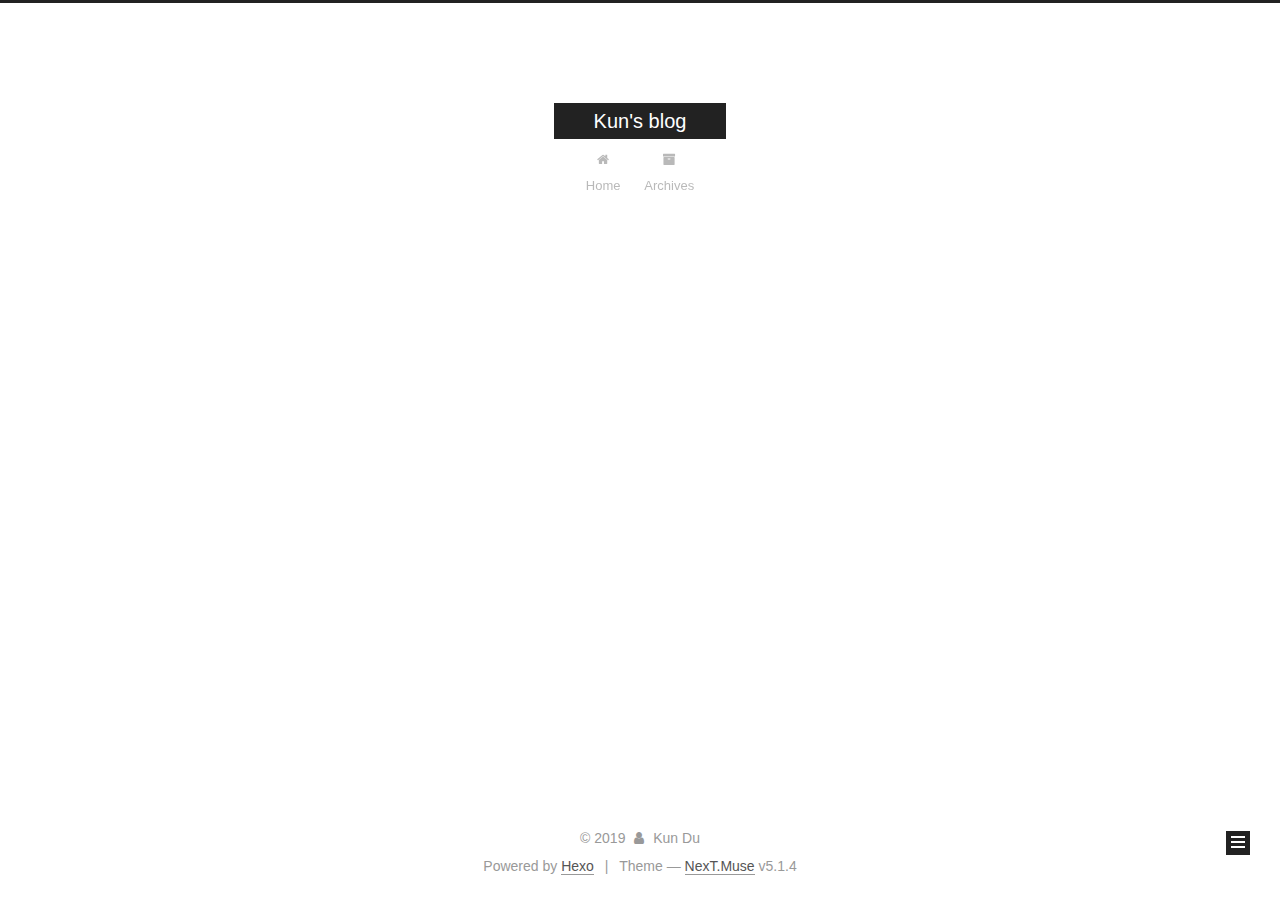
==== commit 60de02c0: "Site updated: 2019-07-02 21:04:25" ====
--- a/index.html
+++ b/index.html
@@ -335,138 +335,6 @@
 
 
     
-      
-
-  
-
-  
-  
-  
-
-  <article class="post post-type-normal" itemscope itemtype="http://schema.org/Article">
-  
-  
-  
-  <div class="post-block">
-    <link itemprop="mainEntityOfPage" href="https://kidkun.github.io/2019/07/02/hello-world/">
-
-    <span hidden itemprop="author" itemscope itemtype="http://schema.org/Person">
-      <meta itemprop="name" content="Kun Du">
-      <meta itemprop="description" content>
-      <meta itemprop="image" content="/images/avatar.gif">
-    </span>
-
-    <span hidden itemprop="publisher" itemscope itemtype="http://schema.org/Organization">
-      <meta itemprop="name" content="Kun's blog">
-    </span>
-
-    
-      <header class="post-header">
-
-        
-        
-          <h1 class="post-title" itemprop="name headline">
-                
-                <a class="post-title-link" href="/2019/07/02/hello-world/" itemprop="url">Hello World</a></h1>
-        
-
-        <div class="post-meta">
-          <span class="post-time">
-            
-              <span class="post-meta-item-icon">
-                <i class="fa fa-calendar-o"></i>
-              </span>
-              
-                <span class="post-meta-item-text">Posted on</span>
-              
-              <time title="Post created" itemprop="dateCreated datePublished" datetime="2019-07-02T20:31:20-07:00">
-                2019-07-02
-              </time>
-            
-
-            
-
-            
-          </span>
-
-          
-
-          
-            
-          
-
-          
-          
-
-          
-
-          
-
-          
-
-        </div>
-      </header>
-    
-
-    
-    
-    
-    <div class="post-body" itemprop="articleBody">
-
-      
-      
-
-      
-        
-          
-            <p>Welcome to <a href="https://hexo.io/" target="_blank" rel="noopener">Hexo</a>! This is your very first post. Check <a href="https://hexo.io/docs/" target="_blank" rel="noopener">documentation</a> for more info. If you get any problems when using Hexo, you can find the answer in <a href="https://hexo.io/docs/troubleshooting.html" target="_blank" rel="noopener">troubleshooting</a> or you can ask me on <a href="https://github.com/hexojs/hexo/issues" target="_blank" rel="noopener">GitHub</a>.</p>
-<h2 id="Quick-Start"><a href="#Quick-Start" class="headerlink" title="Quick Start"></a>Quick Start</h2><h3 id="Create-a-new-post"><a href="#Create-a-new-post" class="headerlink" title="Create a new post"></a>Create a new post</h3><figure class="highlight bash"><table><tr><td class="gutter"><pre><span class="line">1</span><br></pre></td><td class="code"><pre><span class="line">$ hexo new <span class="string">"My New Post"</span></span><br></pre></td></tr></table></figure>
-
-<p>More info: <a href="https://hexo.io/docs/writing.html" target="_blank" rel="noopener">Writing</a></p>
-<h3 id="Run-server"><a href="#Run-server" class="headerlink" title="Run server"></a>Run server</h3><figure class="highlight bash"><table><tr><td class="gutter"><pre><span class="line">1</span><br></pre></td><td class="code"><pre><span class="line">$ hexo server</span><br></pre></td></tr></table></figure>
-
-<p>More info: <a href="https://hexo.io/docs/server.html" target="_blank" rel="noopener">Server</a></p>
-<h3 id="Generate-static-files"><a href="#Generate-static-files" class="headerlink" title="Generate static files"></a>Generate static files</h3><figure class="highlight bash"><table><tr><td class="gutter"><pre><span class="line">1</span><br></pre></td><td class="code"><pre><span class="line">$ hexo generate</span><br></pre></td></tr></table></figure>
-
-<p>More info: <a href="https://hexo.io/docs/generating.html" target="_blank" rel="noopener">Generating</a></p>
-<h3 id="Deploy-to-remote-sites"><a href="#Deploy-to-remote-sites" class="headerlink" title="Deploy to remote sites"></a>Deploy to remote sites</h3><figure class="highlight bash"><table><tr><td class="gutter"><pre><span class="line">1</span><br></pre></td><td class="code"><pre><span class="line">$ hexo deploy</span><br></pre></td></tr></table></figure>
-
-<p>More info: <a href="https://hexo.io/docs/deployment.html" target="_blank" rel="noopener">Deployment</a></p>
-
-          
-        
-      
-    </div>
-    
-    
-    
-
-    
-
-    
-
-    
-
-    <footer class="post-footer">
-      
-
-      
-
-      
-
-      
-      
-        <div class="post-eof"></div>
-      
-    </footer>
-  </div>
-  
-  
-  
-  </article>
-
-
-    
   </section>
 
   
@@ -513,7 +381,7 @@
               
                 <a href="/archives/">
               
-                  <span class="site-state-item-count">2</span>
+                  <span class="site-state-item-count">1</span>
                   <span class="site-state-item-name">posts</span>
                 </a>
               </div>
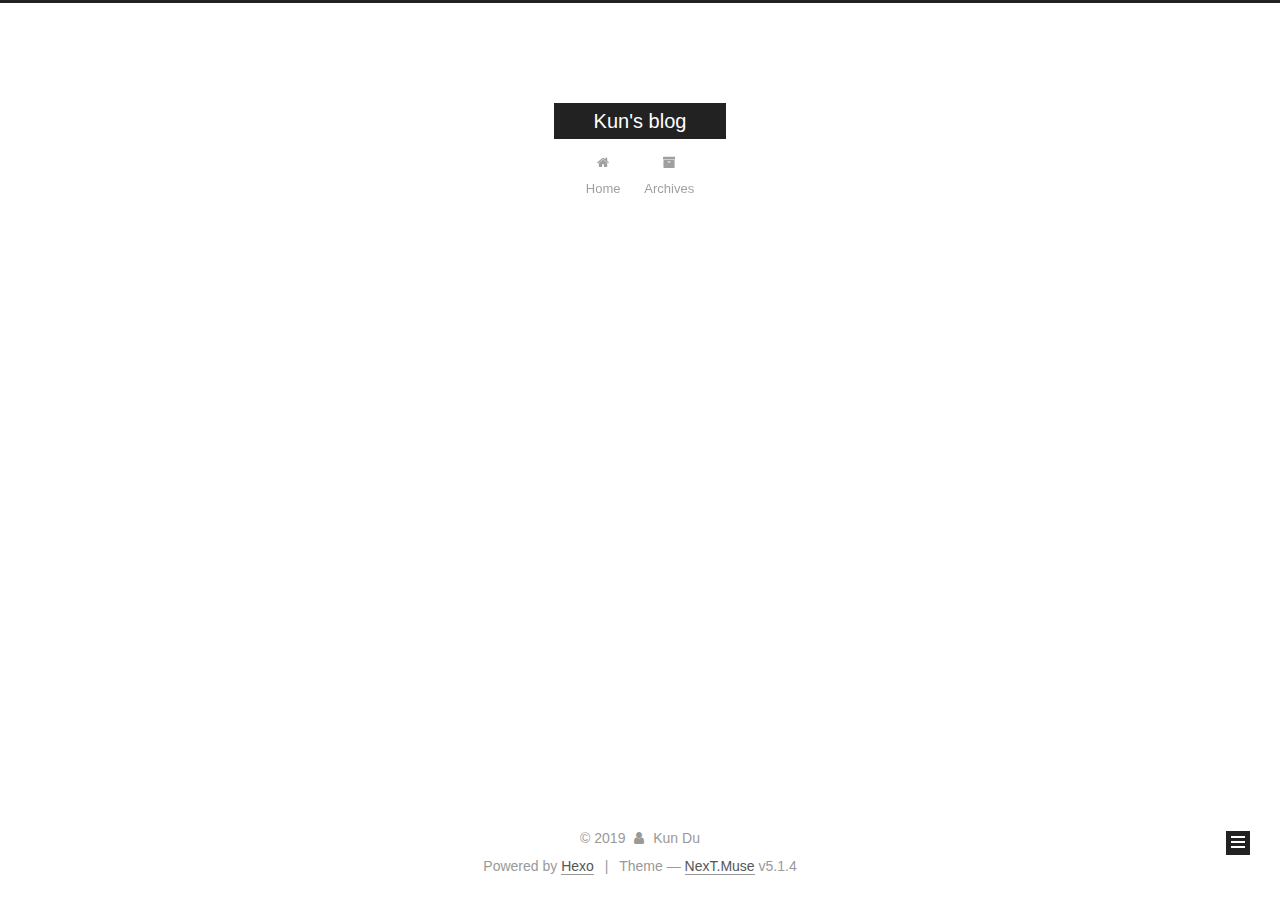
==== commit c75e3796: "Site updated: 2019-07-02 21:54:20" ====
--- a/index.html
+++ b/index.html
@@ -300,7 +300,8 @@
       
         
           
-            
+            <p>test!</p>
+
           
         
       
@@ -390,6 +391,15 @@
             
 
             
+              
+              
+              <div class="site-state-item site-state-tags">
+                
+                  <span class="site-state-item-count">1</span>
+                  <span class="site-state-item-name">tags</span>
+                
+              </div>
+            
 
           </nav>
 
--- a/css/main.css
+++ b/css/main.css
@@ -1822,7 +1822,7 @@
   width: 4px;
   height: 4px;
   border-radius: 50%;
-  background: #46ffff;
+  background: #9fd5ff;
 }
 .links-of-blogroll {
   font-size: 13px;
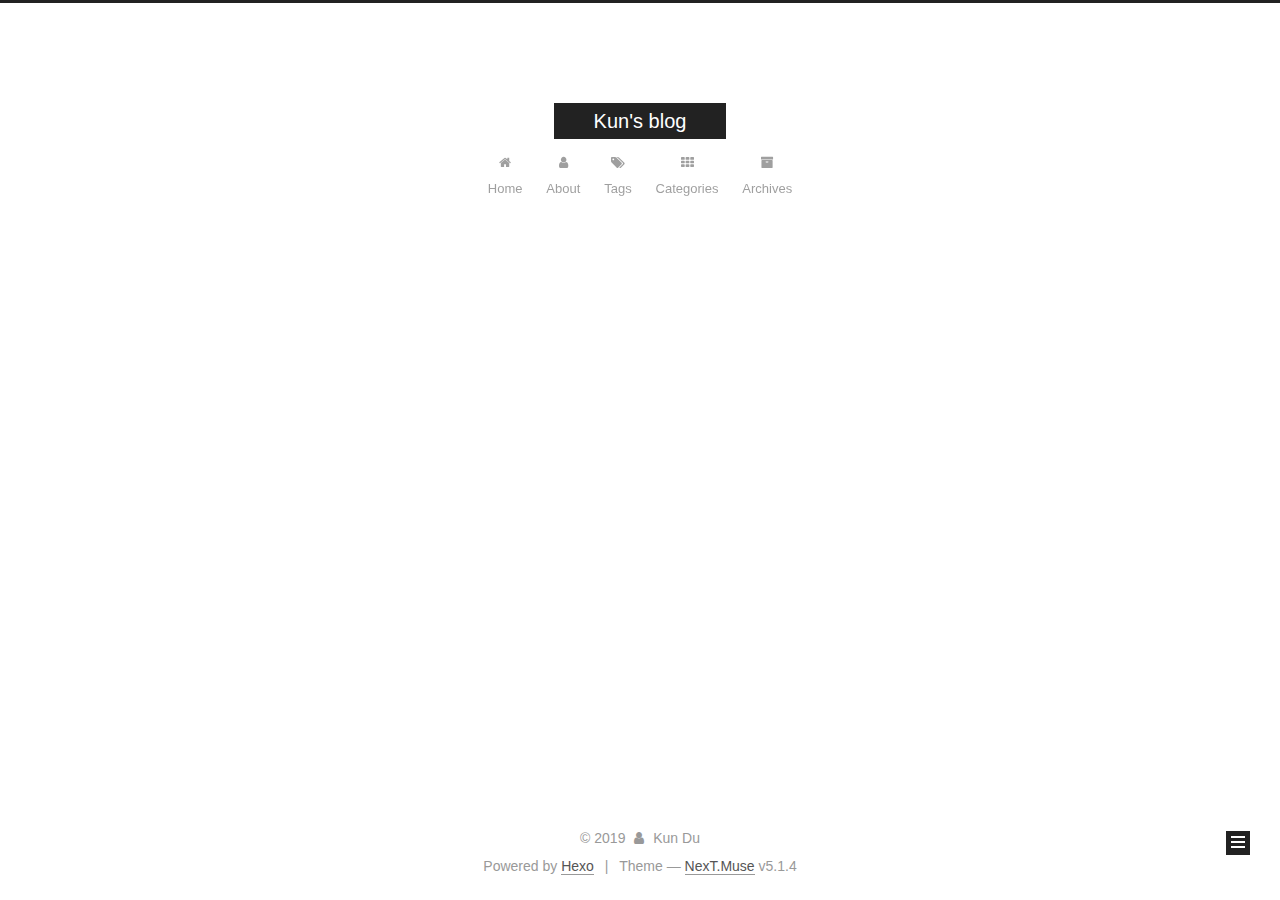
==== commit 4a066ecc: "Site updated: 2019-07-02 22:05:53" ====
--- a/index.html
+++ b/index.html
@@ -187,6 +187,36 @@
         </li>
       
         
+        <li class="menu-item menu-item-about">
+          <a href="/about/" rel="section">
+            
+              <i class="menu-item-icon fa fa-fw fa-user"></i> <br>
+            
+            About
+          </a>
+        </li>
+      
+        
+        <li class="menu-item menu-item-tags">
+          <a href="/tags/" rel="section">
+            
+              <i class="menu-item-icon fa fa-fw fa-tags"></i> <br>
+            
+            Tags
+          </a>
+        </li>
+      
+        
+        <li class="menu-item menu-item-categories">
+          <a href="/categories/" rel="section">
+            
+              <i class="menu-item-icon fa fa-fw fa-th"></i> <br>
+            
+            Categories
+          </a>
+        </li>
+      
+        
         <li class="menu-item menu-item-archives">
           <a href="/archives/" rel="section">
             
@@ -406,6 +436,16 @@
           
 
           
+            <div class="links-of-author motion-element">
+                
+                  <span class="links-of-author-item">
+                    <a href="https://github.com/kidkun" target="_blank" title="GitHub">
+                      
+                        <i class="fa fa-fw fa-github"></i>GitHub</a>
+                  </span>
+                
+            </div>
+          
 
           
           
--- a/css/main.css
+++ b/css/main.css
@@ -1822,7 +1822,7 @@
   width: 4px;
   height: 4px;
   border-radius: 50%;
-  background: #9fd5ff;
+  background: #9cff85;
 }
 .links-of-blogroll {
   font-size: 13px;
